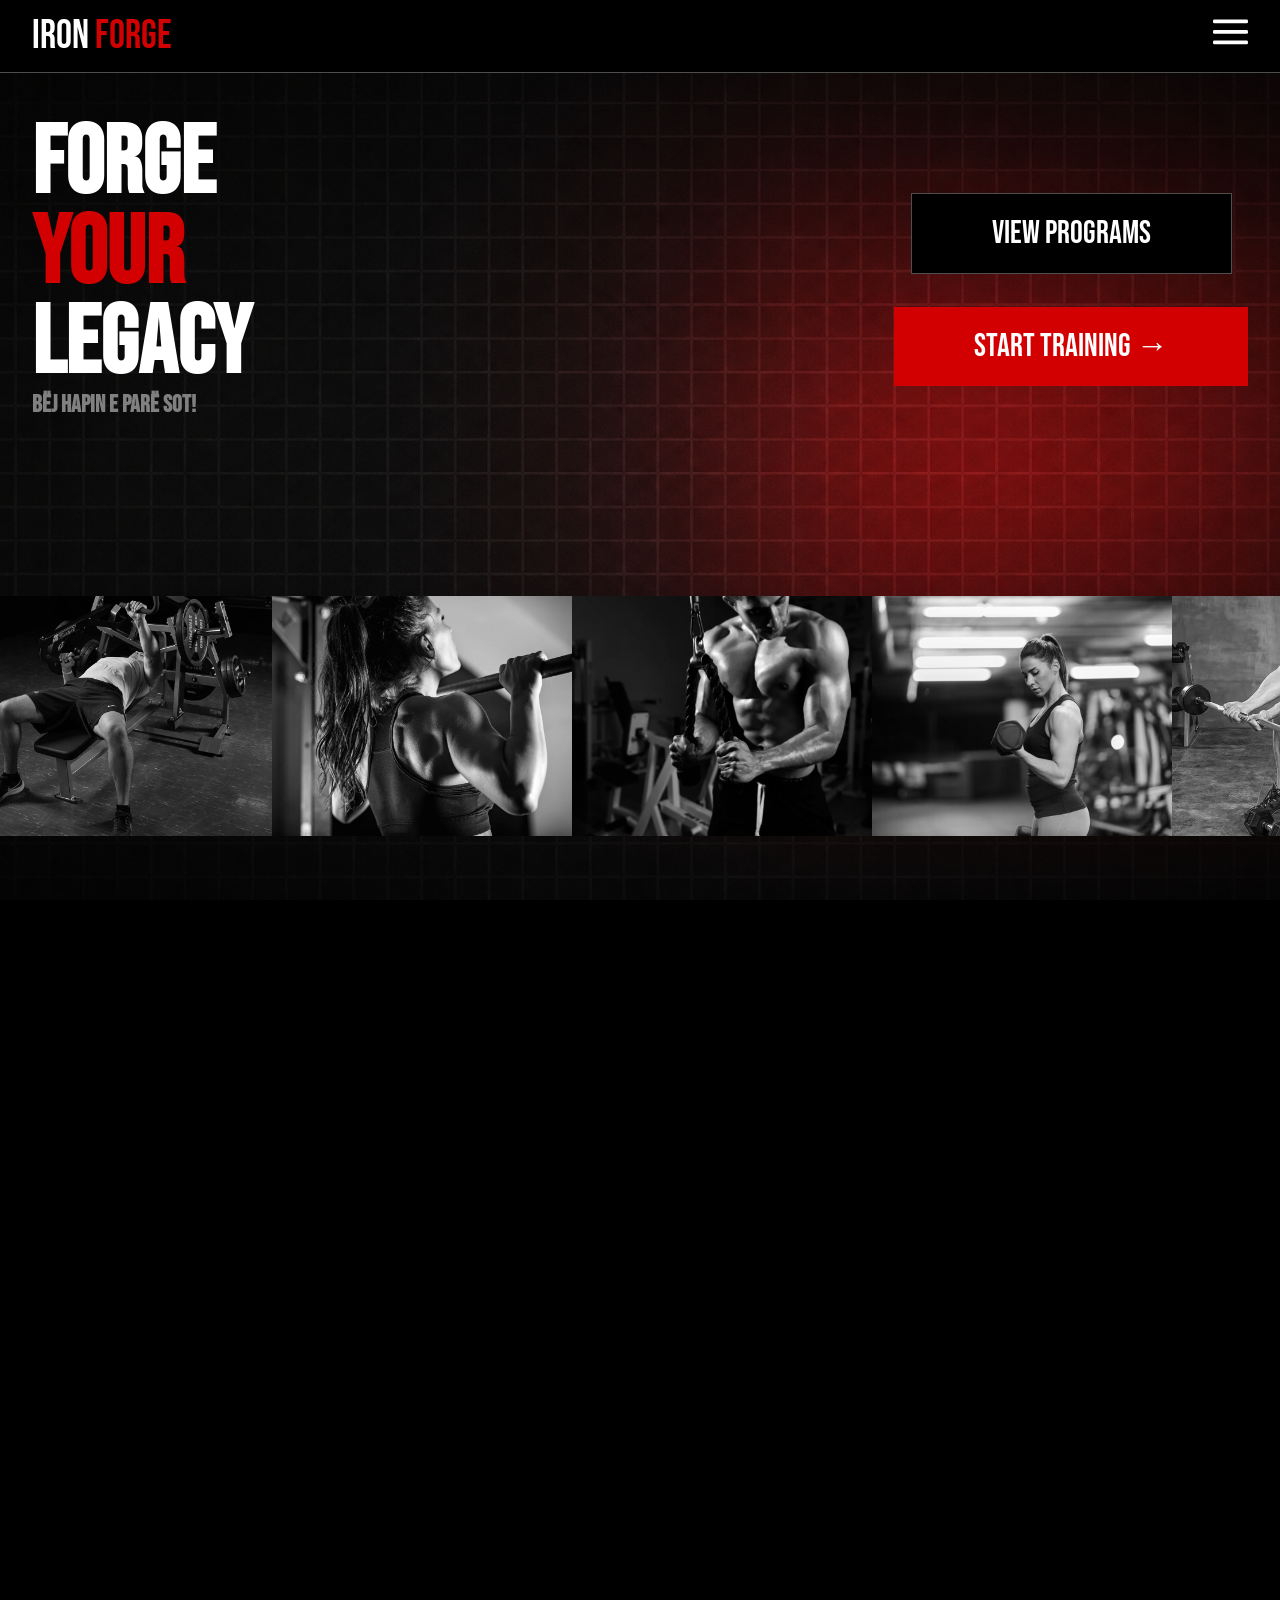
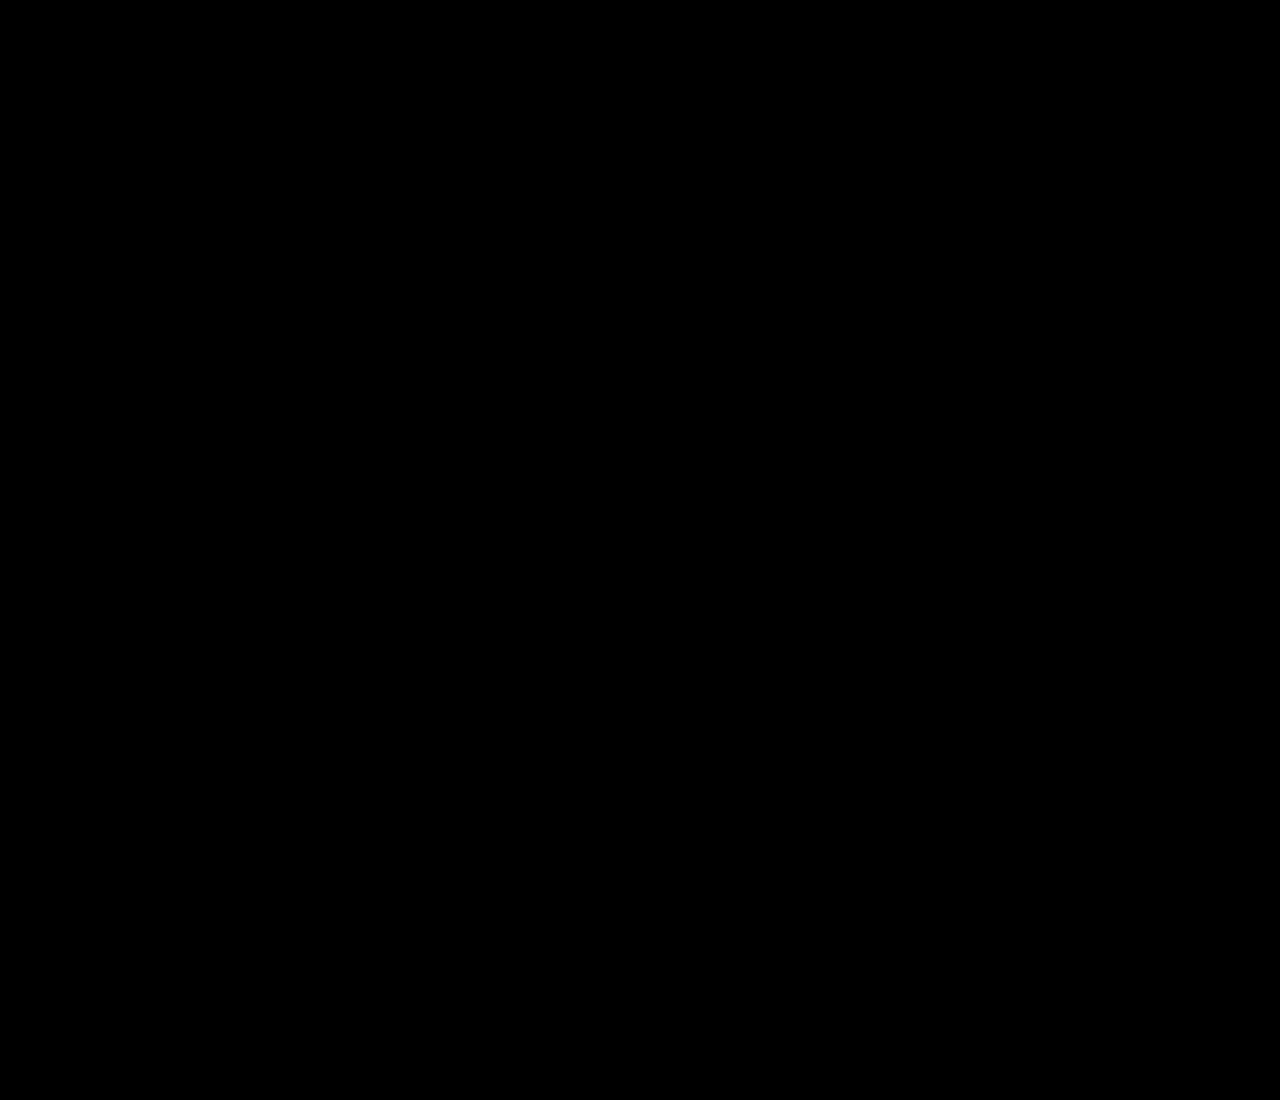
==== index.html @ f7dd6464 "first commit" ====
<!DOCTYPE html>
<html lang="en">
<head>
    <link rel="stylesheet" href="style.css">
    <meta charset="UTF-8">
    <meta name="viewport" content="width=device-width, initial-scale=1.0">
    <link rel="preconnect" href="https://fonts.googleapis.com">
    <link href="https://fonts.googleapis.com/css2?family=Bebas+Neue&family=Barlow+Condensed:wght@300;400;600;700&family=Barlow:wght@300;400;500&display=swap" rel="stylesheet">
    <title>GYM</title>
</head>
<body>
    <header id="header">
        <div>
            <a href="#section1" id="logo-button">
                IRON <span style="color: rgb(210, 0, 0);">FORGE</span>
            </a>
        </div>
        <div>
            <button id="shopping-cart-button"></button>
        </div>
        <div id="toggle-button">
            <button id="hamburger-button">
                <svg width="35" height="35" viewBox="0 0 100 80" xmlns="http://www.w3.org/2000/svg">
                    <rect width="100" height="11" rx="4" fill="#ffffff"/>
                    <rect y="30" width="100" height="11" rx="4" fill="#ffffff"/>
                    <rect y="60" width="100" height="11" rx="4" fill="#ffffff"/>
                </svg>
            </button>
        </div>
    </header>

    <nav id="sidebar">
        <div>
            1
        </div>
        <div>
            2
        </div>
        <div>
            3
        </div>
    </nav>

    <div id="overlay">

    </div>

    <section id="section1">
        <div id="main-page"> 
            <div id="main-page-left">
                <h1>FORGE <span style="color: rgb(210, 0, 0);">YOUR</span> LEGACY</h1>
                <h2>
                  Bëj hapin e parë sot!
                </h2>
            </div>
            <div id="main-page-right">
                <button id="view-progress-button">
                    View Programs
                </button>
                <button id="start-training-button">
                    Start training &#8594;
                </button>
            </div>
        </div>
        <img src="/images/background.png" alt="" id="bg-image">
        <div class="carousel">
            <div class="track" id="track">
                <img src="images/Hammer_strength.webp" alt="" class="slide">
                <img src="images/Pull_ups.webp" alt="" class="slide">
                <img src="images/Tricep_pushdown.webp" alt="" class="slide">
                <img src="images/Woman_curling.jpg" alt="" class="slide">
                <img src="images/Sports_commercial.avif" alt="" class="slide">
                <img src="images/Hammer_strength.webp" alt="" class="slide">
                <img src="images/Pull_ups.webp" alt="" class="slide">
                <img src="images/Tricep_pushdown.webp" alt="" class="slide">
                <img src="images/Woman_curling.jpg" alt="" class="slide">
                <img src="images/Sports_commercial.avif" alt="" class="slide">
            </div>
        </div>
    </section>
    <section id="section2">

    </section>
    <section id="section3">

    </section>

    <script src="script.js"></script>
</body>
</html>
---- style.css ----
* {
    margin: 0;
    padding: 0;
    font-family: "Bebas Neue", sans-serif;
    scroll-behavior: smooth;
}


body {
    margin: 0;
    height: 100vh;
    overflow-y: scroll;
    scroll-snap-type: y mandatory;
    overflow-x: hidden;
    background-color: black;
}

/* section scrolling */

html {
    scroll-snap-type: y mandatory;
    overflow-y: scroll;
    height: 100%;
}

#section1 {
    height: 100vh;
    position: relative;
    scroll-snap-align: start;
}

#section2 {
    height: 100vh;
    position: relative;
    scroll-snap-align: start;
    background-color: #fffefe;
}

#section3 {
    height: 100vh;
    position: relative;
    scroll-snap-align: start;
    background-color: #656565;
}

/* section 1 bg image */

#bg-image {
    position: absolute;
    top: 0;
    left: 0;
    width: 100%;
    height: 100%;
    z-index: 0;
    user-select: none;
    pointer-events: none;
    object-fit: cover;
}

/* HEADER */

#header {
    display: flex;
    align-items: center;
    justify-content: space-between;
    padding: 0 2rem;
    height: 4.5rem;
    background-color: black;
    transition: all 0.5s;
    border-bottom-width: 0.7px;
    border-bottom-style: solid;
    border-bottom-color: rgb(78, 78, 78);
    position: fixed;
    left: 0;
    top: 0;
    right: 0;
    z-index: 100;
}

#header:hover {
    box-shadow: 0 5px 3px rgba(59, 0, 0, 0.739);
    border-bottom-color: rgb(59, 0, 0);
}

#hamburger-button {
    border: none;
    background-color: black;
    cursor: pointer;
}

#logo-button {
    border: none;
    color: white;
    font-size: 40px;
    background-color: black;
    cursor: pointer;
    text-decoration: none;
}

#shopping-cart-button {
    border: none;
    background-color: black;
    cursor: pointer;
    align-items: center;
}

/* SIDEBAR */

#sidebar {
    position: fixed;
    right: 0;
    top: 4.5rem;
    bottom: 0;
    width: 15rem;
    border-top-style: solid;
    border-top-width: 0.7px;
    border-top-color: rgb(78, 78, 78);
    background-color: black;
    transform: translateX(100%);
    transition: transform 0.3s ease;
    z-index: 100;
}


#sidebar.open {
    transform: translateX(0);
}

#overlay {
    position: fixed;
    top: 4.5rem;
    right: 0;
    left: 0;
    bottom: 0;
    background-color: rgba(0, 0, 0, 0.4);
    pointer-events: none;
    opacity: 0;
    transition: opacity 0.3s ease;
    z-index: 99;
}

#overlay.active {
    opacity: 1;
    pointer-events: all;
}


/*  */

#main-page {
    padding-top: 6rem;
    display: flex;
    justify-content: space-between;
    z-index: 10;
}

#main-page-left {
    padding-top: 1.5rem;
    color: white;
    position: relative;
    padding-left: 2rem;
    user-select: none;
    z-index: inherit;
}

h1 {
    font-size: 6rem;
    max-width: 40px;
    line-height:  90px;
}

h2 {
    color: gray;
    font-size: 1.5rem;
}

#main-page-right {
    z-index: inherit;
    display: flex;
    flex-direction: column;
    align-items: center;
    justify-content: space-evenly;
    margin-top: 4rem;
    margin-right: 2rem;
}

#view-progress-button {
    background-color: black;
    color: white;
    border-style: solid;
    border-width: 0.9px;
    border-color: rgb(78, 78, 78);
    font-size: 2rem;
    cursor: pointer;
    padding: 20px 80px;
    transition: all 0.5s;
}

#view-progress-button:hover {
    margin-bottom: 10px;
    box-shadow: 0px 3px 25px rgba(255, 255, 255, 0.5);
    text-shadow: 0px 1px 20px rgba(255, 255, 255, 0.5);;
}

#start-training-button {
    background-color: rgb(210, 0, 0);
    color: white;
    border: none;
    font-size: 2rem;
    cursor: pointer;
    padding: 20px 80px;
    position: relative;
    display: inline-block;
    overflow: hidden;
    transition: margin 0.5s; 
}

#start-training-button::after {
    content: '';
    position: absolute;
    bottom: 0;
    left: 0;
    width: 0;
    height: 3px;
    background: white;
    transition: width 0.5s ease;
}

#start-training-button:hover {
    margin-bottom: 10px;
}

#start-training-button:hover::after {
    width: 100%;
}

/* CAROUSEL */

.carousel {
    position: absolute;
    overflow: hidden;
    z-index: 1;
    pointer-events: none;
    user-select: none;
    bottom: 4rem;
}

.track {
    filter: grayscale(1);
    display: flex;
    width: max-content;
}

.slide {
    width: 300px;
    height: 15rem;
    overflow: hidden;
    flex-shrink: 0;
    display: block;
    object-fit: cover;
}
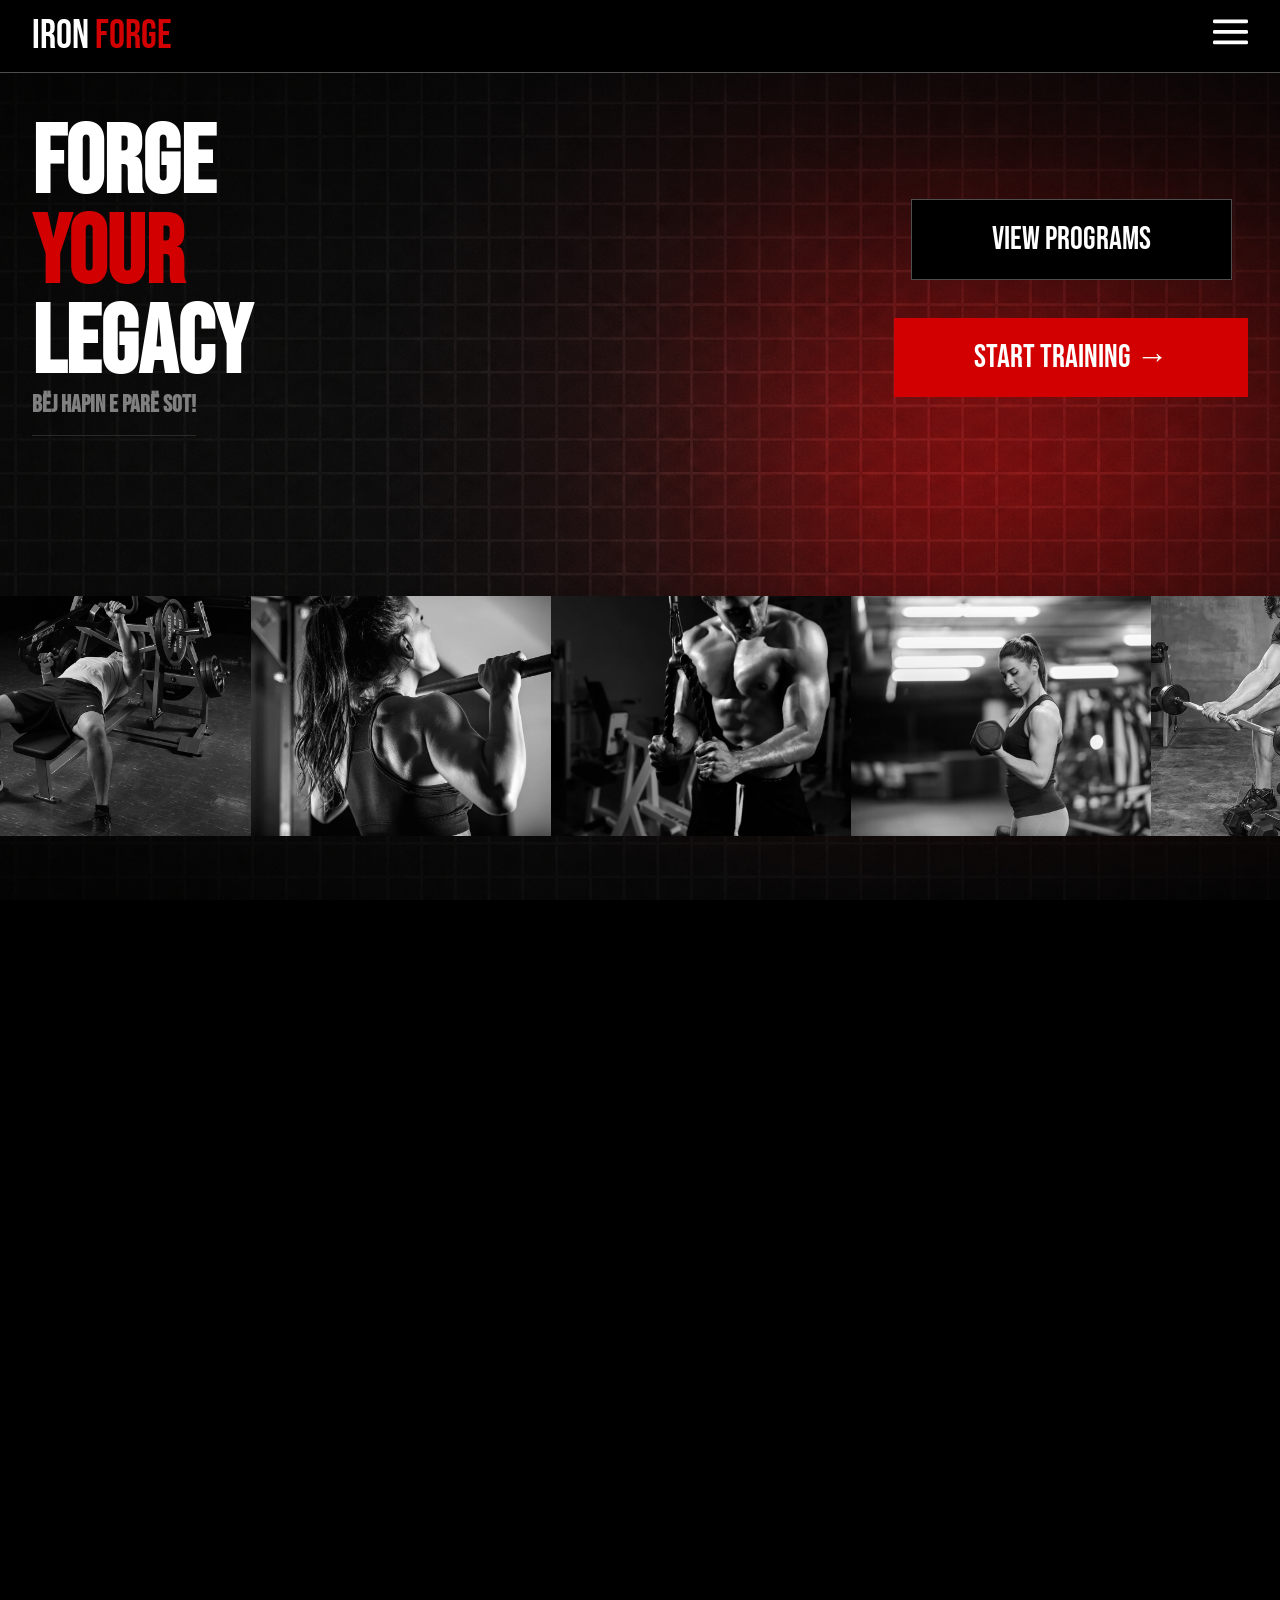
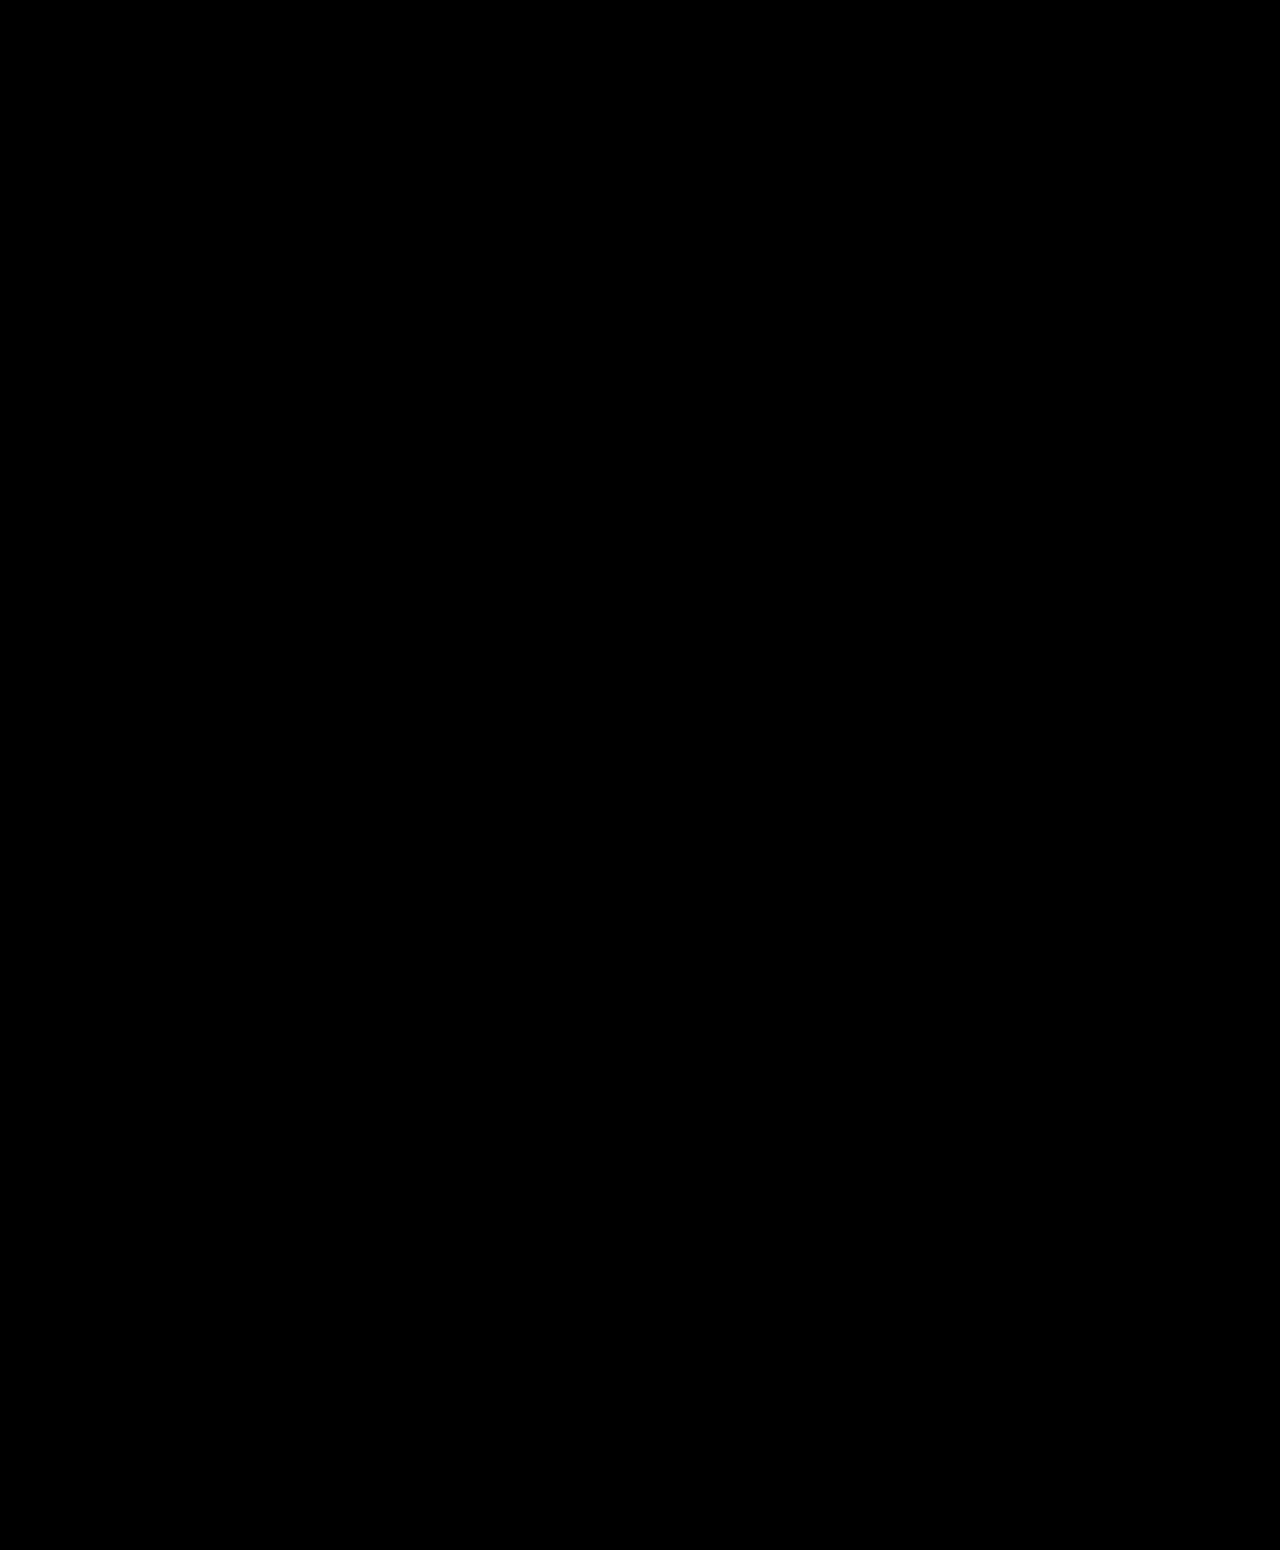
==== commit 98de2c46: "Add programs section with grid layout and card expand" ====
--- a/index.html
+++ b/index.html
@@ -30,14 +30,16 @@
     </header>
 
     <nav id="sidebar">
-        <div>
-            1
-        </div>
-        <div>
-            2
-        </div>
-        <div>
-            3
+        <div id="sidebar-buttons-container">
+            <button class="sidebar-buttons">
+                Shop
+            </button>
+            <button class="sidebar-buttons">
+                Kontakt
+            </button>
+            <button class="sidebar-buttons">
+                Equipment
+            </button>
         </div>
     </nav>
 
@@ -54,9 +56,11 @@
                 </h2>
             </div>
             <div id="main-page-right">
-                <button id="view-progress-button">
-                    View Programs
-                </button>
+                <a href="#section2">
+                    <div id="view-programs-button">
+                        View Programs
+                    </div>
+                </a>
                 <button id="start-training-button">
                     Start training &#8594;
                 </button>
@@ -79,7 +83,65 @@
         </div>
     </section>
     <section id="section2">
+        <div id="section2-text">
+            <h3 id="section2-main-text">
+                Programet e Trajnimit
+            </h3>
+            <h4 id="section2-under-text">
+                Kemi një program për çdo person!
+            </h4>
+        </div>
+        <div id="programs-grid">
+            <div class="programs-grid-items">
+                <div class="program-card">
+                    <h5 id="card-top-text-1">Program për Humbje Peshe</h5>
+                    <p id="card-middle-text-1">Kardio, djegie kalorish dhe plan ushqimor.</p>
+                    <p id="card-bottom-text-1" style="color: gray;"></p>
+                    <button id="card-button-1" onclick="shikoProgramin(1);">Shiko Programin</button>
+                </div>
+            </div>
+            <div class="programs-grid-items">
+                <div class="program-card">
+                    <h5 id="card-top-text-2">Program për Ndërtim Muskujsh</h5>
+                    <p id="card-middle-text-2">Stërvitje force dhe rritje mase muskulore.</p>
+                    <p id="card-bottom-text-2" style="color: gray;"></p>
+                    <button id="card-button-2" onclick="shikoProgramin(2);">Shiko Programin</button>
+                </div>
+            </div>
+            <div class="programs-grid-items">
+                <div class="program-card">
+                    <h5 id="card-top-text-3">Program për Fillestarë</h5>
+                    <p id="card-middle-text-3">Ushtrime bazike për fillimin e fitness-it.</p>
+                    <p id="card-bottom-text-3" style="color: gray;"></p>
+                    <button id="card-button-3" onclick="shikoProgramin(3);">Shiko Programin</button>
+                </div>
+            </div>
+            <div class="programs-grid-items">
+                <div class="program-card">
+                    <h5 id="card-top-text-4">Program Powerlifting</h5>
+                    <p id="card-middle-text-4">Squat, Bench Press dhe Deadlift.</p>
+                    <p id="card-bottom-text-4" style="color: gray;"></p>
+                    <button id="card-button-4" onclick="shikoProgramin(4);">Shiko Programin</button>
+                </div>
+            </div>
+            <div class="programs-grid-items">
+                <div class="program-card">
+                    <h5 id="card-top-text-5">Program për Atletë</h5>
+                    <p id="card-middle-text-5">Shpejtësi, forcë dhe qëndrueshmëri.</p>
+                    <p id="card-bottom-text-5" style="color: gray;"></p>
+                    <button id="card-button-5" onclick="shikoProgramin(5);">Shiko Programin</button>
 
+                </div>
+            </div>
+            <div class="programs-grid-items">
+                <div class="program-card">
+                    <h5 id="card-top-text-6">Program Yoga & Mobility</h5>
+                    <p id="card-middle-text-6">Stretching dhe rikuperim i trupit.</p>
+                    <p id="card-bottom-text-6" style="color: gray;"></p>
+                    <button id="card-button-6" onclick="shikoProgramin(6);">Shiko Programin</button>
+                </div>
+            </div>
+        </div>
     </section>
     <section id="section3">
 
--- a/style.css
+++ b/style.css
@@ -15,6 +15,10 @@
     background-color: black;
 }
 
+a {
+    text-decoration: none;
+}
+
 /* section scrolling */
 
 html {
@@ -30,10 +34,10 @@
 }
 
 #section2 {
-    height: 100vh;
+    height: 150vh;
     position: relative;
     scroll-snap-align: start;
-    background-color: #fffefe;
+    background-color: rgb(17, 17, 17);
 }
 
 #section3 {
@@ -119,11 +123,42 @@
     transform: translateX(100%);
     transition: transform 0.3s ease;
     z-index: 100;
+    display: flex;
+    flex-direction: column;
+    justify-content: top;
+    align-items: center;
 }
 
 
 #sidebar.open {
     transform: translateX(0);
+}
+
+#sidebar-buttons-container {
+    display: flex;
+    flex-direction: column;
+    height: 10rem;
+    align-items: center;
+}
+
+.sidebar-buttons {
+    color: white;
+    border: none;
+    width: 15rem;
+    background-color: black;
+    padding: 2rem 0;
+    font-size: 1.5rem;
+    letter-spacing: 1.5px;
+    cursor: pointer;
+    transition: all 0.7s;
+}
+
+.sidebar-buttons:hover {
+    border-bottom-width: 0.7px;
+    border-bottom-color: rgb(78, 78, 78);
+    border-bottom-style: solid;
+    box-shadow: 0 4px 6px rgba(78, 78, 78, 0.3);
+    z-index: 100;
 }
 
 #overlay {
@@ -158,9 +193,12 @@
     padding-top: 1.5rem;
     color: white;
     position: relative;
-    padding-left: 2rem;
-    user-select: none;
+    margin-left: 2rem;
     z-index: inherit;
+    border-bottom-style: solid;
+    border-bottom-width: 1.5px;
+    border-bottom-color: rgb(42, 42, 42);
+    padding-bottom: 1rem;
 }
 
 h1 {
@@ -184,7 +222,7 @@
     margin-right: 2rem;
 }
 
-#view-progress-button {
+#view-programs-button {
     background-color: black;
     color: white;
     border-style: solid;
@@ -196,7 +234,7 @@
     transition: all 0.5s;
 }
 
-#view-progress-button:hover {
+#view-programs-button:hover {
     margin-bottom: 10px;
     box-shadow: 0px 3px 25px rgba(255, 255, 255, 0.5);
     text-shadow: 0px 1px 20px rgba(255, 255, 255, 0.5);;
@@ -207,6 +245,7 @@
     color: white;
     border: none;
     font-size: 2rem;
+    text-decoration: none;
     cursor: pointer;
     padding: 20px 80px;
     position: relative;
@@ -216,7 +255,7 @@
 }
 
 #start-training-button::after {
-    content: '';
+    content: "";
     position: absolute;
     bottom: 0;
     left: 0;
@@ -226,13 +265,14 @@
     transition: width 0.5s ease;
 }
 
+#start-training-button:hover::after {
+    width: 100%;
+}
+
 #start-training-button:hover {
     margin-bottom: 10px;
 }
 
-#start-training-button:hover::after {
-    width: 100%;
-}
 
 /* CAROUSEL */
 
@@ -260,3 +300,99 @@
     object-fit: cover;
 }
 
+/* SECTION 2 */
+
+#section2-text {
+    display: flex;
+    flex-direction: column;
+    justify-content: space-between;
+    padding-top: 7rem;
+    margin-left: 2rem;
+}
+
+h3 {
+    color: white;
+    font-size: 4rem;
+    width: 300px;
+    line-height: 70px;
+}
+
+h4 {
+    margin-top: 1rem;
+    color: gray;
+    font-size: 1.5rem;
+}
+
+#programs-grid {
+    display: grid;
+    grid-template-columns: 1fr 1fr 1fr;
+    text-align: center;
+    margin-top: 1.5rem;
+    margin-left: 6rem;
+    margin-right: 6rem;
+}
+
+.programs-grid-items {
+    position: relative;
+    border-right-style: solid;
+    border-right-color: rgb(42, 42, 42);
+    border-right-width: 1px;
+    border-bottom-style: solid;
+    border-bottom-color: rgb(42, 42, 42);
+    border-bottom-width: 1px;
+    padding-top: 3rem;
+    height: 23rem;
+    font-size: 1rem;
+    cursor: pointer;}
+
+.programs-grid-items:hover {
+    background-color: rgba(255, 255, 255, 0.08);
+}
+
+.programs-grid-items::after {
+    content: "";
+    position: absolute;
+    bottom: 0;
+    left: 0;
+    width: 0;
+    height: 3px;
+    background-color: rgb(170, 0, 0);
+    transition: width 0.5s ease;
+}
+
+.programs-grid-items:hover::after {
+    width: 100%;
+}
+
+.program-card {
+    color: white;
+    display: flex;
+    flex-direction: column;
+    height: 100%;
+    align-items: center;
+    transition: all 0.7s;
+}
+
+.program-card h5 {
+    font-size: 2rem;
+    line-height: 50px;
+}
+
+.program-card p {
+    margin-top: 2rem;
+    font-size: 1.5rem;
+    max-width: 18rem;
+}
+
+.program-card button {
+    margin-top: 2rem;
+    border: none;
+    color: white;
+    background-color: rgb(170, 0, 0);
+    padding: 0.7rem 2.5rem;
+    font-size: 2rem;
+    margin-top: auto;
+    margin-bottom: 3rem;
+    cursor: pointer;
+}
+
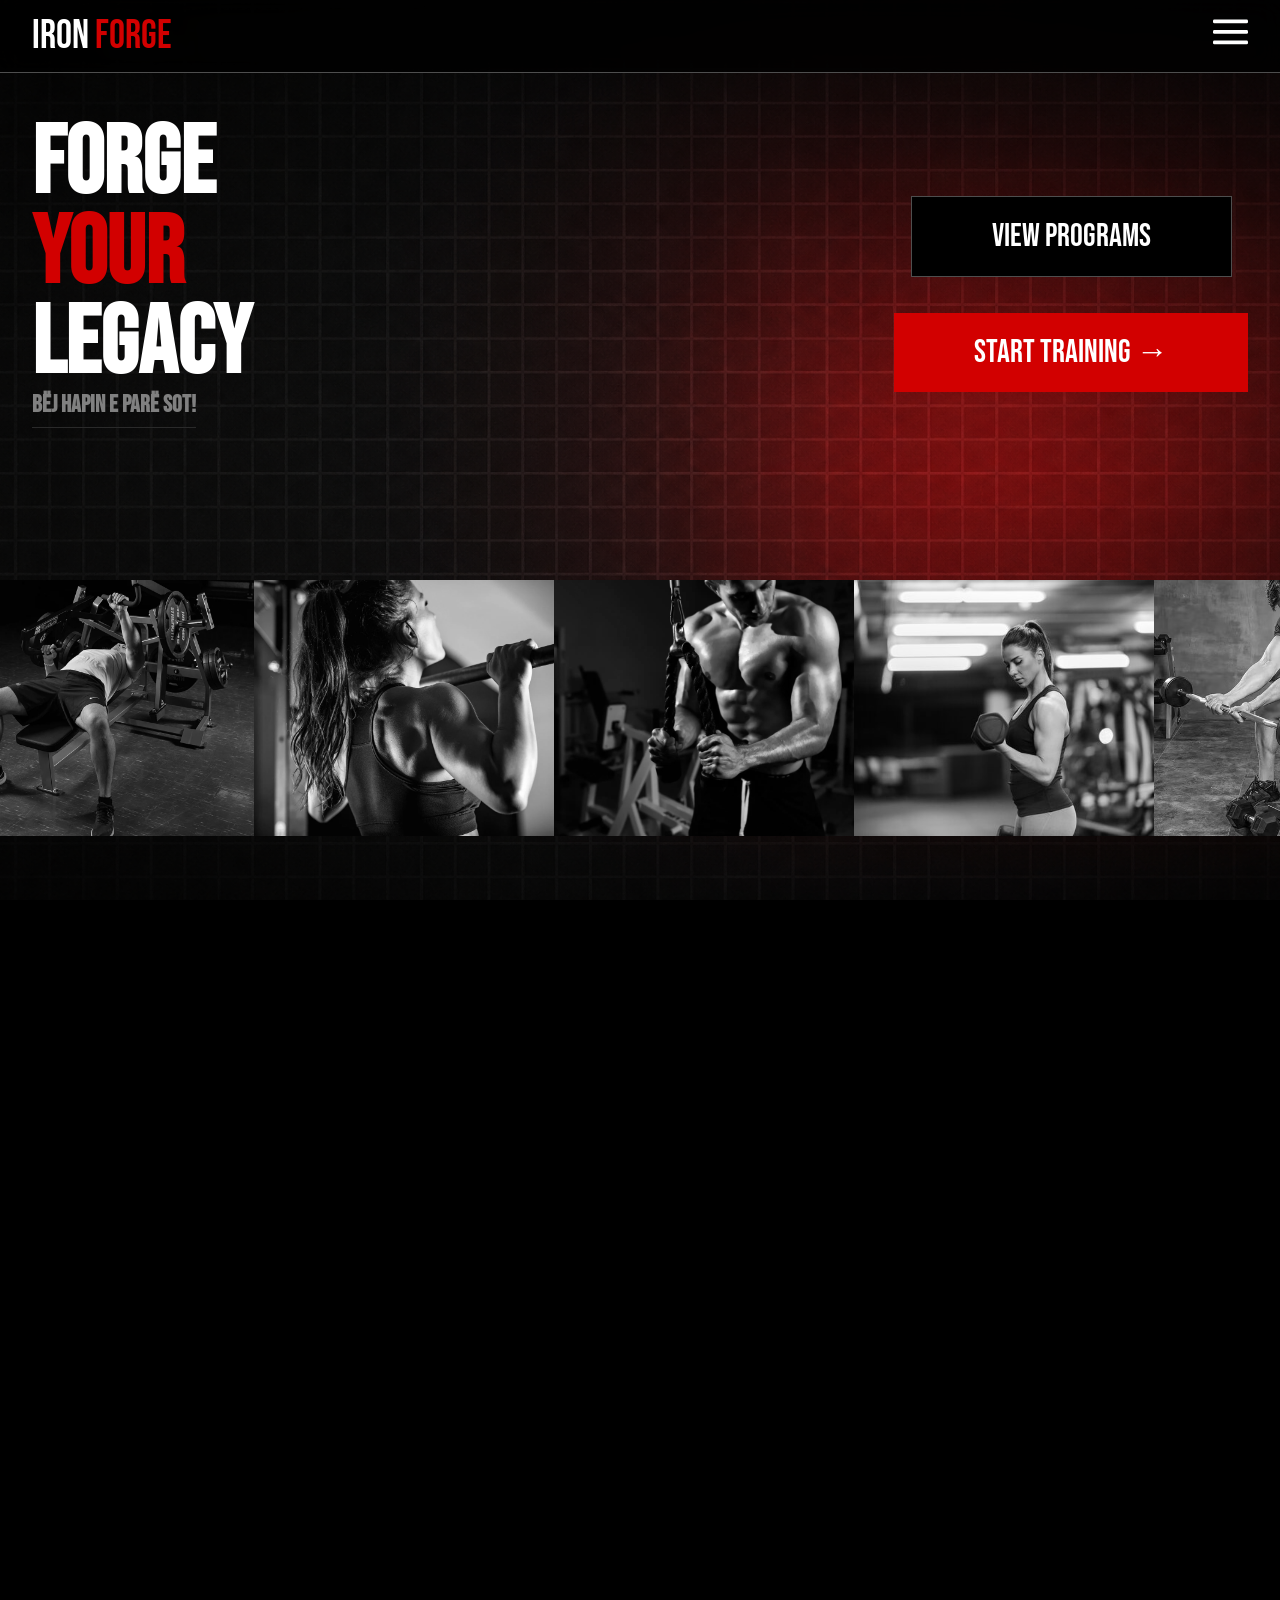
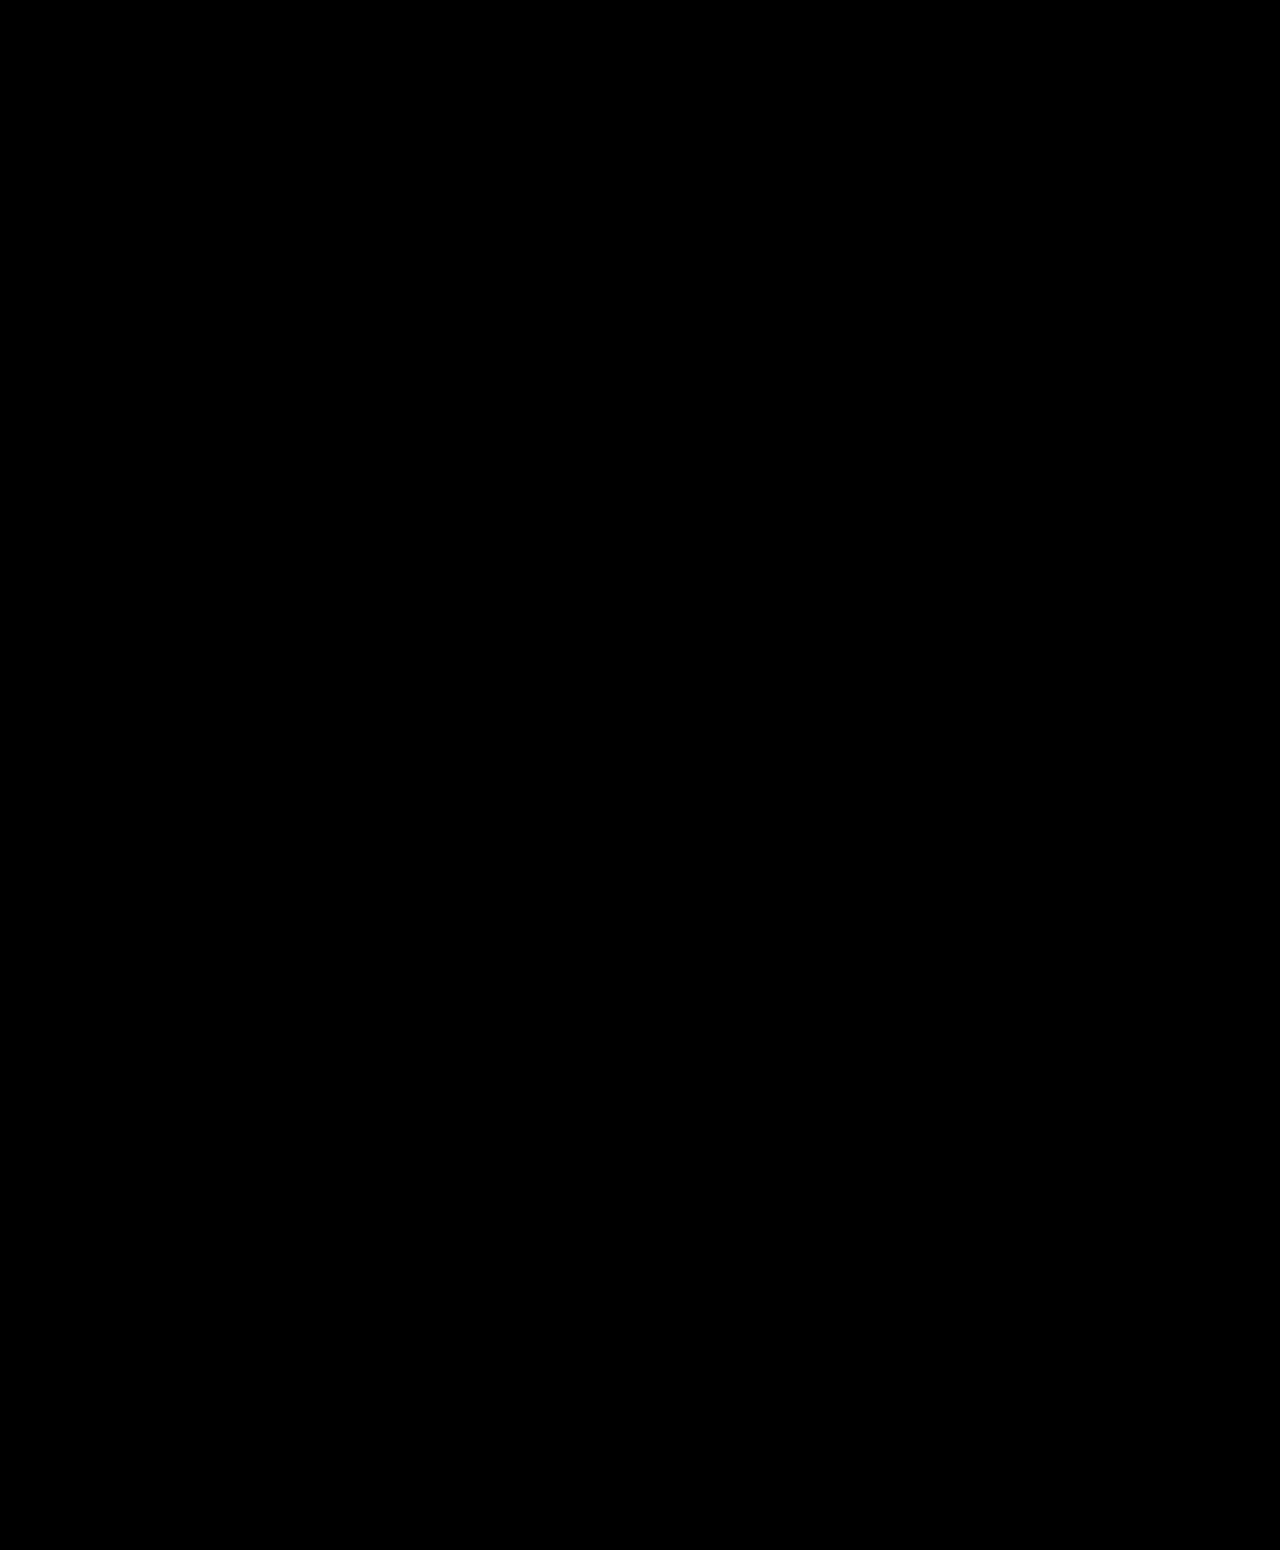
==== commit 1e26fc51: "add section 3" ====
--- a/index.html
+++ b/index.html
@@ -6,7 +6,7 @@
     <meta name="viewport" content="width=device-width, initial-scale=1.0">
     <link rel="preconnect" href="https://fonts.googleapis.com">
     <link href="https://fonts.googleapis.com/css2?family=Bebas+Neue&family=Barlow+Condensed:wght@300;400;600;700&family=Barlow:wght@300;400;500&display=swap" rel="stylesheet">
-    <title>GYM</title>
+    <title>IRON FORGE</title>
 </head>
 <body>
     <header id="header">
@@ -15,9 +15,6 @@
                 IRON <span style="color: rgb(210, 0, 0);">FORGE</span>
             </a>
         </div>
-        <div>
-            <button id="shopping-cart-button"></button>
-        </div>
         <div id="toggle-button">
             <button id="hamburger-button">
                 <svg width="35" height="35" viewBox="0 0 100 80" xmlns="http://www.w3.org/2000/svg">
@@ -57,13 +54,15 @@
             </div>
             <div id="main-page-right">
                 <a href="#section2">
-                    <div id="view-programs-button">
+                    <button id="view-programs-button">
                         View Programs
-                    </div>
+                    </button>
                 </a>
-                <button id="start-training-button">
-                    Start training &#8594;
-                </button>
+                <a href="#section3">
+                    <button id="start-training-button">
+                        Start training &#8594;
+                    </button>
+                </a>
             </div>
         </div>
         <img src="/images/background.png" alt="" id="bg-image">
@@ -144,8 +143,85 @@
         </div>
     </section>
     <section id="section3">
-
+        <div id="subscription-container">
+            <div id="subscription-1">
+                <h6 class="subs-title">
+                    Kalim Ditor
+                </h6>
+                <div class="subs-price">
+                    <p>3.99&euro; / ditë</p>
+                </div>
+                <div class="subs-desc">
+                    <p>Perfekt për një stërvitje të shpejtë pa abonim afatgjatë.</p>
+                </div>
+                <div>
+                    <p>Përfitimet:</p>
+                    <ul class="subs-list">
+                        <li>Qasje në të gjitha pajisjet</li>
+                        <li>Dush & garderobë</li>
+                        <li>Wi-Fi falas</li>
+                        <li>Pa kontratë</li>
+                    </ui>
+                </div>
+                    <button class="subs-button" id="subs-button-1">
+                        Fillo Sot
+                    </button>                
+            </div>
+            <div id="subscription-2">
+                <p id="most-poupular">
+                    Më e Popullarizuara
+                </p>
+                <h6 class="subs-title">
+                    Abonim Mujor
+                </h6>
+                <div class="subs-price">
+                    <p>24.99&euro; / muaj</p>
+                </div>
+                <div class="subs-desc">
+                    <p>Ideale për stërvitje të rregullta dhe progres konstant.</p>
+                </div>
+                <div>
+                    <p>Përfitimet:</p>
+                    <ui class="subs-list">
+                        <li>Qasje e pakufizuar</li>
+                        <li>Program bazik stërvitjeje</li>
+                        <li>Zona cardio & fitness</li>
+                        <li>Mbështetje nga trajnerët</li>
+                    </ui>
+                </div>
+                <button class="subs-button" id="subs-button-2">
+                    Bëhu Anëtar
+                </button>
+            </div>
+            <div id="subscription-3">
+                <h6 class="subs-title">
+                    Abonim Vjetor
+                </h6>
+                <div class="subs-price">
+                    <p>249.99&euro; / vit</p>
+                </div>
+                <div class="subs-desc">
+                    <p>Zgjedhja më ekonomike për transformim afatgjatë.</p>
+                </div>
+                <div>
+                    <p>Përfitimet:</p>
+                    <ul class="subs-list">
+                        <li>Gjithçka nga plani mujor</li>
+                        <li>2 muaj falas</li>
+                        <li>Prioritet në klasa grupore</li>
+                        <li>Konsultim fitness falas</li>
+                    </ul>
+                </div>
+                <button class="subs-button" id="subs-button-3">
+                    Bëhu Anëtar
+                </button>
+            </div>
+        </div>
     </section>
+
+    <div id="subs-success">
+        &check; U abonuat me sukses!
+    </div>
 
     <script src="script.js"></script>
 </body>
--- a/style.css
+++ b/style.css
@@ -19,7 +19,7 @@
     text-decoration: none;
 }
 
-/* section scrolling */
+/* SECTION SCROLLING */
 
 html {
     scroll-snap-type: y mandatory;
@@ -44,10 +44,10 @@
     height: 100vh;
     position: relative;
     scroll-snap-align: start;
-    background-color: #656565;
-}
-
-/* section 1 bg image */
+    background-color: black;
+}
+
+/* SECTION 1 BG IMAGE */
 
 #bg-image {
     position: absolute;
@@ -69,7 +69,8 @@
     justify-content: space-between;
     padding: 0 2rem;
     height: 4.5rem;
-    background-color: black;
+    background-color: rgba(0, 0, 0, 0.8);
+    backdrop-filter: blur(12px);
     transition: all 0.5s;
     border-bottom-width: 0.7px;
     border-bottom-style: solid;
@@ -88,7 +89,7 @@
 
 #hamburger-button {
     border: none;
-    background-color: black;
+    background-color: transparent;
     cursor: pointer;
 }
 
@@ -96,16 +97,9 @@
     border: none;
     color: white;
     font-size: 40px;
-    background-color: black;
+    background-color: transparent;
     cursor: pointer;
     text-decoration: none;
-}
-
-#shopping-cart-button {
-    border: none;
-    background-color: black;
-    cursor: pointer;
-    align-items: center;
 }
 
 /* SIDEBAR */
@@ -119,7 +113,8 @@
     border-top-style: solid;
     border-top-width: 0.7px;
     border-top-color: rgb(78, 78, 78);
-    background-color: black;
+    background-color: rgba(0, 0, 0, 0.75);
+    backdrop-filter: blur(12px);
     transform: translateX(100%);
     transition: transform 0.3s ease;
     z-index: 100;
@@ -145,19 +140,18 @@
     color: white;
     border: none;
     width: 15rem;
-    background-color: black;
+    background-color: transparent;
     padding: 2rem 0;
     font-size: 1.5rem;
     letter-spacing: 1.5px;
     cursor: pointer;
-    transition: all 0.7s;
 }
 
 .sidebar-buttons:hover {
     border-bottom-width: 0.7px;
     border-bottom-color: rgb(78, 78, 78);
     border-bottom-style: solid;
-    box-shadow: 0 4px 6px rgba(78, 78, 78, 0.3);
+    box-shadow: 0 4px 8px rgba(78, 78, 78, 0.3);
     z-index: 100;
 }
 
@@ -180,7 +174,7 @@
 }
 
 
-/*  */
+/* SECTION 1 */
 
 #main-page {
     padding-top: 6rem;
@@ -198,7 +192,7 @@
     border-bottom-style: solid;
     border-bottom-width: 1.5px;
     border-bottom-color: rgb(42, 42, 42);
-    padding-bottom: 1rem;
+    padding-bottom: 0.5rem;
 }
 
 h1 {
@@ -293,7 +287,7 @@
 
 .slide {
     width: 300px;
-    height: 15rem;
+    height: 16rem;
     overflow: hidden;
     flex-shrink: 0;
     display: block;
@@ -301,6 +295,16 @@
 }
 
 /* SECTION 2 */
+
+@keyframes slideUp {
+    from {opacity: 0; transform: translateY(12px);}
+    to {opacity: 1; transform: translateY(0);}
+}
+
+.animate {
+    animation: slideUp 0.5s ease;
+}
+
 
 #section2-text {
     display: flex;
@@ -382,6 +386,7 @@
     margin-top: 2rem;
     font-size: 1.5rem;
     max-width: 18rem;
+    word-spacing: 1px;
 }
 
 .program-card button {
@@ -396,3 +401,152 @@
     cursor: pointer;
 }
 
+/* SECTION 3 */
+
+#subscription-container {
+    display: flex;
+    align-items: center;
+    justify-content: space-around;
+    padding-top: 7.5rem;
+}
+
+#subscription-1 {
+    background-color: rgb(17, 17, 17);
+    color: white;
+    border-style: solid;
+    border-color: rgb(42, 42, 42);
+    border-width: 1px;
+    height: 35rem;
+    width: 25rem;
+    display: flex;
+    flex-direction: column;
+    justify-content: space-around;
+    align-items: center;
+    transition: background-color 0.3s;
+}
+
+#subscription-1 button {
+    background-color: transparent;
+    border-style: solid;
+    border-color: rgb(55, 55, 55);
+    border-width: 1px;
+    transition: background-color 0.2s;
+}
+
+#subscription-1 button:hover {
+    background-color: rgb(170, 0, 0);
+}
+
+#subscription-1:hover {
+    background-color: rgb(40, 40, 40);
+}
+
+#subscription-2 {
+    background-color: rgb(40, 40, 40);
+    color: white;
+    border-style: solid;
+    border-color: rgb(42, 42, 42);
+    border-width: 1px;
+    height: 35rem;
+    width: 25rem;
+    position: relative;
+    display: flex;
+    flex-direction: column;
+    justify-content: space-around;
+    align-items: center;
+    border-top-style: solid;
+    border-top-width: 8px;
+    border-top-color: rgb(210, 0, 0);
+    margin-bottom: 3rem;
+}
+
+#subscription-3 {
+    background-color: rgb(17, 17, 17);
+    color: white;
+    border-style: solid;
+    border-color: rgb(42, 42, 42);
+    border-width: 1px;    
+    height: 35rem;
+    width: 25rem;
+    display: flex;
+    flex-direction: column;
+    justify-content: space-around;
+    align-items: center;
+    transition: background-color 0.2s;
+}
+
+#subscription-3 button {
+    background-color: transparent;
+    border-style: solid;
+    border-color: rgb(55, 55, 55);
+    border-width: 1px;
+    transition: background-color 0.3s;
+}
+
+#subscription-3 button:hover {
+    background-color: rgb(170, 0, 0);
+}
+
+#subscription-3:hover {
+    background-color: rgb(40, 40, 40);
+}
+
+#most-poupular {
+    position: absolute;
+    top: -1.65rem;
+    left: 2rem;
+    font-size: 1.5rem;
+    background-color: transparent;
+    box-shadow: 0 2px 15px rgba(0, 0, 0, 0.5)
+}
+
+.subs-title {
+    font-size: 2.5rem;
+}
+
+.subs-price {
+    font-size: 2rem;
+}
+.subs-desc {
+    font-size: 1.5rem;
+    text-align: center;
+}
+
+.subs-list {
+    color: gray;
+    line-height: 2rem;
+}
+
+.subs-button {
+    font-size: 3rem;
+    color: white;
+    padding: 0.7rem 4rem;
+    background-color: rgb(170, 0, 0);
+    border: none;
+    cursor: pointer;
+}
+
+#subs-success {
+    position: fixed;
+    z-index: 101;
+    background-color: rgb(50, 50, 50);
+    color: white;
+    font-size: 1.2rem;
+    border-left-style: solid;
+    border-left-width: 5px;
+    border-left-color: rgb(67, 200, 67);
+    width: 15rem;
+    height: 5rem;
+    right: 0;
+    bottom: 3rem;
+    transform: translateX(150%);
+    transition: transform 0.6s;
+    display: flex;
+    justify-content: center;
+    align-items: center;
+    word-spacing: 2px;
+}
+
+#subs-success.slide {
+    transform: translateX(0);
+}
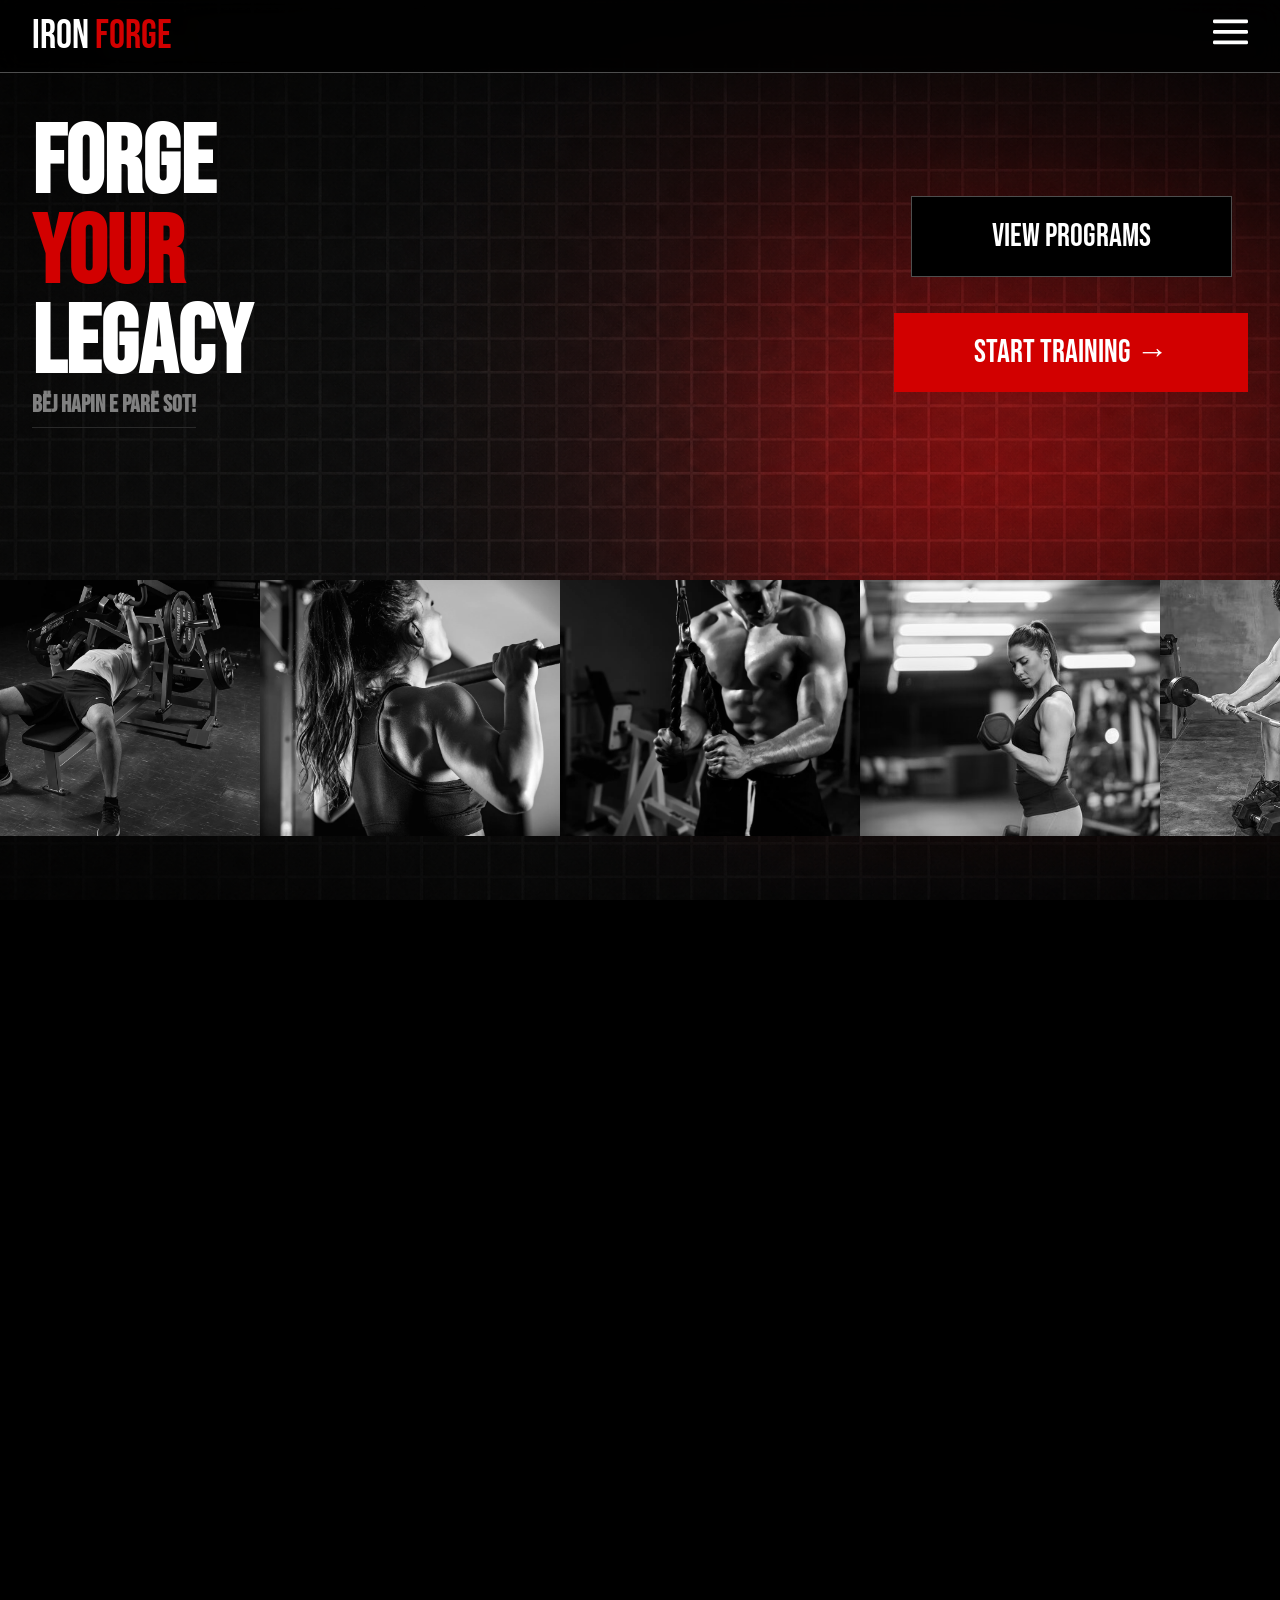
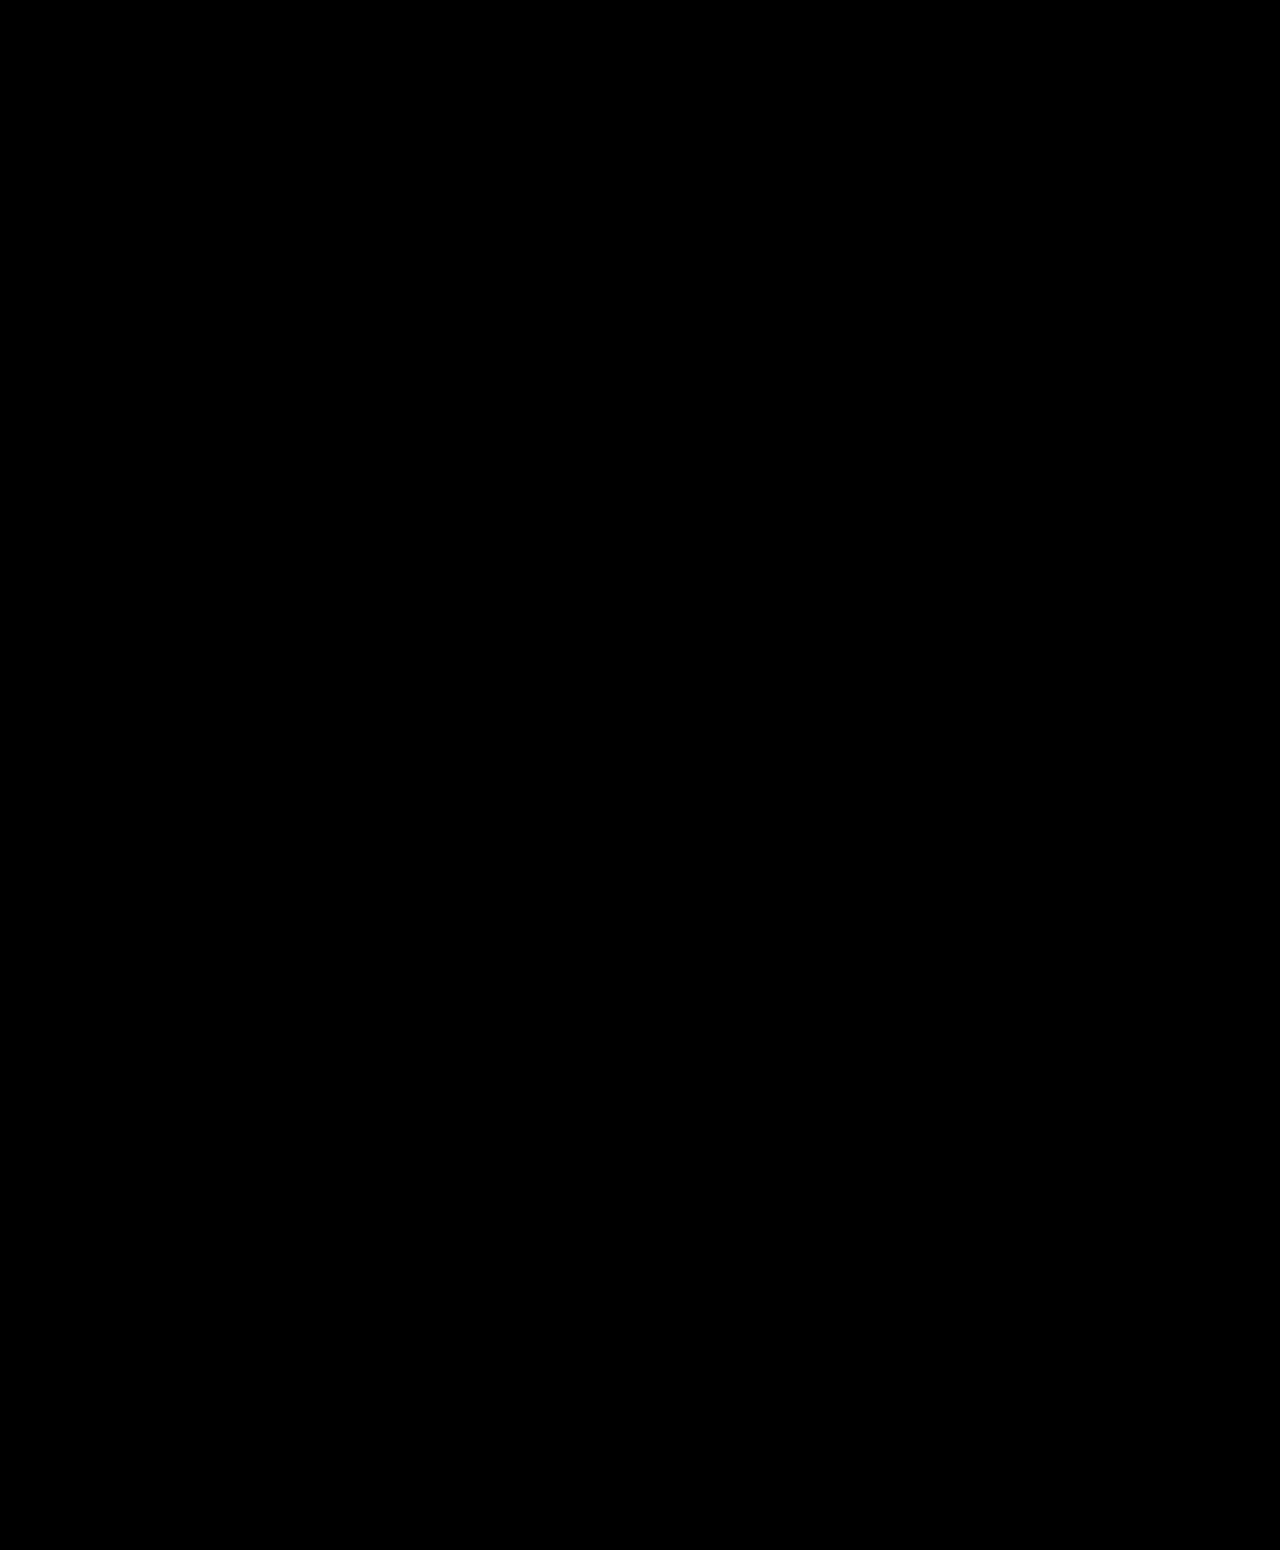
==== commit 0aa756a8: "add bmi calculator" ====
--- a/index.html
+++ b/index.html
@@ -1,7 +1,7 @@
 <!DOCTYPE html>
 <html lang="en">
 <head>
-    <link rel="stylesheet" href="style.css">
+    <link rel="stylesheet" href="CSS/style.css">
     <meta charset="UTF-8">
     <meta name="viewport" content="width=device-width, initial-scale=1.0">
     <link rel="preconnect" href="https://fonts.googleapis.com">
@@ -9,6 +9,7 @@
     <title>IRON FORGE</title>
 </head>
 <body>
+    <!-- HEADER -->
     <header id="header">
         <div>
             <a href="#section1" id="logo-button">
@@ -25,15 +26,17 @@
             </button>
         </div>
     </header>
-
+    <!-- SIDEBAR -->
     <nav id="sidebar">
         <div id="sidebar-buttons-container">
             <button class="sidebar-buttons">
                 Shop
             </button>
-            <button class="sidebar-buttons">
-                Kontakt
-            </button>
+            <a href="BMI-calc.html">
+                <button class="sidebar-buttons">
+                    Llogarit BMI-në
+                </button>
+            </a>
             <button class="sidebar-buttons">
                 Equipment
             </button>
@@ -77,7 +80,7 @@
                 <img src="images/Pull_ups.webp" alt="" class="slide">
                 <img src="images/Tricep_pushdown.webp" alt="" class="slide">
                 <img src="images/Woman_curling.jpg" alt="" class="slide">
-                <img src="images/Sports_commercial.avif" alt="" class="slide">
+                <img src="images/Sports_commercial.avif" alt="" class="slide">               
             </div>
         </div>
     </section>
@@ -222,7 +225,7 @@
     <div id="subs-success">
         &check; U abonuat me sukses!
     </div>
-
-    <script src="script.js"></script>
+    
+    <script src="JavaScript/script.js"></script>
 </body>
 </html>
--- a/CSS/style.css
+++ b/CSS/style.css
@@ -0,0 +1,708 @@
+* {
+    margin: 0;
+    padding: 0;
+    font-family: "Bebas Neue", sans-serif;
+    scroll-behavior: smooth;
+}
+
+
+body {
+    margin: 0;
+    height: 100vh;
+    overflow-y: scroll;
+    scroll-snap-type: y mandatory;
+    overflow-x: hidden;
+    background-color: black;
+}
+
+a {
+    text-decoration: none;
+}
+
+/* SECTION SCROLLING */
+
+html {
+    scroll-snap-type: y mandatory;
+    overflow-y: scroll;
+    height: 100%;
+}
+
+#section1 {
+    height: 100vh;
+    position: relative;
+    scroll-snap-align: start;
+}
+
+#section2 {
+    height: 150vh;
+    position: relative;
+    scroll-snap-align: start;
+    background-color: rgb(17, 17, 17);
+}
+
+#section3 {
+    height: 100vh;
+    position: relative;
+    scroll-snap-align: start;
+    background-color: black;
+}
+
+/* SECTION 1 BG IMAGE */
+
+#bg-image {
+    position: absolute;
+    top: 0;
+    left: 0;
+    width: 100%;
+    height: 100%;
+    z-index: 0;
+    user-select: none;
+    pointer-events: none;
+    object-fit: cover;
+}
+
+/* HEADER */
+
+#header {
+    display: flex;
+    align-items: center;
+    justify-content: space-between;
+    padding: 0 2rem;
+    height: 4.5rem;
+    background-color: rgba(0, 0, 0, 0.8);
+    backdrop-filter: blur(12px);
+    transition: all 0.5s;
+    border-bottom-width: 0.7px;
+    border-bottom-style: solid;
+    border-bottom-color: rgb(78, 78, 78);
+    position: fixed;
+    left: 0;
+    top: 0;
+    right: 0;
+    z-index: 101;
+}
+
+#header:hover {
+    box-shadow: 0 5px 3px rgba(59, 0, 0, 0.739);
+    border-bottom-color: rgb(59, 0, 0);
+}
+
+#hamburger-button {
+    border: none;
+    background-color: transparent;
+    cursor: pointer;
+}
+
+#logo-button {
+    border: none;
+    color: white;
+    font-size: 40px;
+    background-color: transparent;
+    cursor: pointer;
+    text-decoration: none;
+}
+
+/* SIDEBAR */
+
+#sidebar {
+    position: fixed;
+    right: 0;
+    top: 4.5rem;
+    bottom: 0;
+    width: 15rem;
+    background-color: rgba(0, 0, 0, 0.75);
+    backdrop-filter: blur(12px);
+    transform: translateX(100%);
+    transition: transform 0.3s ease;
+    z-index: 100;
+    display: flex;
+    flex-direction: column;
+    justify-content: top;
+    align-items: center;
+}
+
+
+#sidebar.open {
+    transform: translateX(0);
+}
+
+#sidebar-buttons-container {
+    display: flex;
+    flex-direction: column;
+    height: 10rem;
+    align-items: center;
+}
+
+.sidebar-buttons {
+    color: white;
+    border: none;
+    width: 15rem;
+    background-color: transparent;
+    padding: 2rem 0;
+    font-size: 1.5rem;
+    letter-spacing: 1.5px;
+    cursor: pointer;
+}
+
+.sidebar-buttons:hover {
+    border-bottom-width: 0.7px;
+    border-bottom-color: rgb(78, 78, 78);
+    border-bottom-style: solid;
+    box-shadow: 0 4px 8px rgba(78, 78, 78, 0.3);
+}
+
+#overlay {
+    position: fixed;
+    top: 4.5rem;
+    right: 0;
+    left: 0;
+    bottom: 0;
+    background-color: rgba(0, 0, 0, 0.4);
+    pointer-events: none;
+    opacity: 0;
+    transition: opacity 0.3s ease;
+    z-index: 99;
+}
+
+#overlay.active {
+    opacity: 1;
+    pointer-events: all;
+}
+
+
+/* SECTION 1 */
+
+#main-page {
+    padding-top: 6rem;
+    display: flex;
+    justify-content: space-between;
+    z-index: 10;
+}
+
+#main-page-left {
+    padding-top: 1.5rem;
+    color: white;
+    position: relative;
+    margin-left: 2rem;
+    z-index: inherit;
+    border-bottom-style: solid;
+    border-bottom-width: 1.5px;
+    border-bottom-color: rgb(42, 42, 42);
+    padding-bottom: 0.5rem;
+}
+
+h1 {
+    font-size: 6rem;
+    max-width: 40px;
+    line-height:  90px;
+}
+
+h2 {
+    color: gray;
+    font-size: 1.5rem;
+}
+
+#main-page-right {
+    z-index: inherit;
+    display: flex;
+    flex-direction: column;
+    align-items: center;
+    justify-content: space-evenly;
+    margin-top: 4rem;
+    margin-right: 2rem;
+}
+
+#view-programs-button {
+    background-color: black;
+    color: white;
+    border-style: solid;
+    border-width: 0.9px;
+    border-color: rgb(78, 78, 78);
+    font-size: 2rem;
+    cursor: pointer;
+    padding: 20px 80px;
+    transition: all 0.5s;
+}
+
+#view-programs-button:hover {
+    margin-bottom: 10px;
+    box-shadow: 0px 3px 25px rgba(255, 255, 255, 0.5);
+    text-shadow: 0px 1px 20px rgba(255, 255, 255, 0.5);;
+}
+
+#start-training-button {
+    background-color: rgb(210, 0, 0);
+    color: white;
+    border: none;
+    font-size: 2rem;
+    text-decoration: none;
+    cursor: pointer;
+    padding: 20px 80px;
+    position: relative;
+    display: inline-block;
+    overflow: hidden;
+    transition: margin 0.5s; 
+}
+
+#start-training-button::after {
+    content: "";
+    position: absolute;
+    bottom: 0;
+    left: 0;
+    width: 0;
+    height: 3px;
+    background: white;
+    transition: width 0.5s ease;
+}
+
+#start-training-button:hover::after {
+    width: 100%;
+}
+
+#start-training-button:hover {
+    margin-bottom: 10px;
+}
+
+
+/* CAROUSEL */
+
+.carousel {
+    position: absolute;
+    overflow: hidden;
+    z-index: 1;
+    pointer-events: none;
+    user-select: none;
+    bottom: 4rem;
+}
+
+.track {
+    filter: grayscale(1);
+    display: flex;
+    width: max-content;
+}
+
+.slide {
+    width: 300px;
+    height: 16rem;
+    overflow: hidden;
+    flex-shrink: 0;
+    display: block;
+    object-fit: cover;
+}
+
+/* SECTION 2 */
+
+@keyframes slideUp {
+    from {opacity: 0; transform: translateY(12px);}
+    to {opacity: 1; transform: translateY(0);}
+}
+
+.animate {
+    animation: slideUp 0.5s ease;
+}
+
+
+#section2-text {
+    display: flex;
+    flex-direction: column;
+    justify-content: space-between;
+    padding-top: 7rem;
+    margin-left: 2rem;
+}
+
+h3 {
+    color: white;
+    font-size: 4rem;
+    width: 300px;
+    line-height: 70px;
+}
+
+h4 {
+    margin-top: 1rem;
+    color: gray;
+    font-size: 1.5rem;
+}
+
+#programs-grid {
+    display: grid;
+    grid-template-columns: 1fr 1fr 1fr;
+    text-align: center;
+    margin-top: 1.5rem;
+    margin-left: 6rem;
+    margin-right: 6rem;
+}
+
+.programs-grid-items {
+    position: relative;
+    border-right-style: solid;
+    border-right-color: rgb(42, 42, 42);
+    border-right-width: 1px;
+    border-bottom-style: solid;
+    border-bottom-color: rgb(42, 42, 42);
+    border-bottom-width: 1px;
+    padding-top: 3rem;
+    height: 23rem;
+    font-size: 1rem;
+    cursor: pointer;}
+
+.programs-grid-items:hover {
+    background-color: rgba(255, 255, 255, 0.08);
+}
+
+.programs-grid-items::after {
+    content: "";
+    position: absolute;
+    bottom: 0;
+    left: 0;
+    width: 0;
+    height: 3px;
+    background-color: rgb(170, 0, 0);
+    transition: width 0.5s ease;
+}
+
+.programs-grid-items:hover::after {
+    width: 100%;
+}
+
+.program-card {
+    color: white;
+    display: flex;
+    flex-direction: column;
+    height: 100%;
+    align-items: center;
+    transition: all 0.7s;
+}
+
+.program-card h5 {
+    font-size: 2rem;
+    line-height: 50px;
+}
+
+.program-card p {
+    margin-top: 2rem;
+    font-size: 1.5rem;
+    max-width: 18rem;
+    word-spacing: 1px;
+}
+
+.program-card button {
+    margin-top: 2rem;
+    border: none;
+    color: white;
+    background-color: rgb(170, 0, 0);
+    padding: 0.7rem 2.5rem;
+    font-size: 2rem;
+    margin-top: auto;
+    margin-bottom: 3rem;
+    cursor: pointer;
+}
+
+/* SECTION 3 */
+
+#subscription-container {
+    display: flex;
+    align-items: center;
+    justify-content: space-around;
+    padding-top: 7.5rem;
+}
+
+#subscription-1 {
+    background-color: rgb(17, 17, 17);
+    color: white;
+    border-style: solid;
+    border-color: rgb(42, 42, 42);
+    border-width: 1px;
+    height: 35rem;
+    width: 25rem;
+    display: flex;
+    flex-direction: column;
+    justify-content: space-around;
+    align-items: center;
+    transition: background-color 0.3s;
+}
+
+#subscription-1 button {
+    background-color: transparent;
+    border-style: solid;
+    border-color: rgb(55, 55, 55);
+    border-width: 1px;
+    transition: background-color 0.2s;
+}
+
+#subscription-1 button:hover {
+    background-color: rgb(170, 0, 0);
+}
+
+#subscription-1:hover {
+    background-color: rgb(40, 40, 40);
+}
+
+#subscription-2 {
+    background-color: rgb(40, 40, 40);
+    color: white;
+    border-style: solid;
+    border-color: rgb(42, 42, 42);
+    border-width: 1px;
+    height: 35rem;
+    width: 25rem;
+    position: relative;
+    display: flex;
+    flex-direction: column;
+    justify-content: space-around;
+    align-items: center;
+    border-top-style: solid;
+    border-top-width: 8px;
+    border-top-color: rgb(210, 0, 0);
+    margin-bottom: 3rem;
+}
+
+#subscription-3 {
+    background-color: rgb(17, 17, 17);
+    color: white;
+    border-style: solid;
+    border-color: rgb(42, 42, 42);
+    border-width: 1px;    
+    height: 35rem;
+    width: 25rem;
+    display: flex;
+    flex-direction: column;
+    justify-content: space-around;
+    align-items: center;
+    transition: background-color 0.2s;
+}
+
+#subscription-3 button {
+    background-color: transparent;
+    border-style: solid;
+    border-color: rgb(55, 55, 55);
+    border-width: 1px;
+    transition: background-color 0.3s;
+}
+
+#subscription-3 button:hover {
+    background-color: rgb(170, 0, 0);
+}
+
+#subscription-3:hover {
+    background-color: rgb(40, 40, 40);
+}
+
+#most-poupular {
+    position: absolute;
+    top: -1.65rem;
+    left: 2rem;
+    font-size: 1.5rem;
+    background-color: transparent;
+    box-shadow: 0 2px 15px rgba(0, 0, 0, 0.5)
+}
+
+.subs-title {
+    font-size: 2.5rem;
+}
+
+.subs-price {
+    font-size: 2rem;
+}
+.subs-desc {
+    font-size: 1.5rem;
+    text-align: center;
+}
+
+.subs-list {
+    color: gray;
+    line-height: 2rem;
+}
+
+.subs-button {
+    font-size: 3rem;
+    color: white;
+    padding: 0.7rem 4rem;
+    background-color: rgb(170, 0, 0);
+    border: none;
+    cursor: pointer;
+}
+
+#subs-success {
+    position: fixed;
+    z-index: 101;
+    background-color: rgb(50, 50, 50);
+    color: white;
+    font-size: 1.2rem;
+    border-left-style: solid;
+    border-left-width: 5px;
+    border-left-color: rgb(67, 200, 67);
+    width: 15rem;
+    height: 5rem;
+    right: 0;
+    bottom: 3rem;
+    transform: translateX(150%);
+    transition: transform 0.6s;
+    display: flex;
+    justify-content: center;
+    align-items: center;
+    word-spacing: 2px;
+}
+
+#subs-success.slide {
+    transform: translateX(0);
+}
+
+/* BMI-CALC */
+
+#BMI-main-container {
+    display: flex;
+    justify-content: space-around;
+    align-items: center;
+}
+
+/* LEFT */
+
+#BMI-top-text {
+    color: white;
+    font-size: 3rem;
+    position: absolute;
+    top: -4.55rem;
+    left: 2.2rem;
+}
+
+#BMI-calc {
+    position: relative;
+    background-color: rgb(30, 30, 30);
+    margin-top: 12rem;
+    border-style: solid;
+    border-width: 1px;
+    border-color: rgb(55, 55, 55);
+    display: flex;
+    flex-direction: column;
+    height: 30rem;
+    width: 35rem;
+    justify-content: space-around;
+    align-items: center;
+}
+
+#age-div p {
+    margin-top: 2rem;
+}
+
+#BMI-calc p {
+    color: gray;
+}
+
+#input-height {
+    margin-bottom: 1rem;
+}
+
+.input-info {
+    border-style: solid;
+    border-width: 1px;
+    border-color: rgb(55, 55, 55);
+    background-color: rgb(20, 20, 20);
+    width: 30rem;
+    height: 2.5rem;
+    color: white;
+    font-size: 1.2rem;
+    padding-left: 1rem;
+    outline: 2px solid transparent;
+    transition: outline 0.3s;
+}
+
+#input-gender {
+    height: 2.6rem;
+    width: 31rem;
+}
+
+
+.input-info::-webkit-inner-spin-button {
+    display: none;
+}
+
+.input-info:focus {
+    outline: 2px solid rgb(170, 0, 0);
+    outline-offset: -2px;
+}
+
+#dropdown-div {
+    color: rgb(230, 230, 230);
+}
+
+#dropdown-div p {
+    color: gray;
+}
+
+#BMI-calc button {
+    font-size: 2rem;
+    margin-bottom: 1.4rem;
+    padding: 0.5rem 6rem;
+    cursor: pointer;
+    color: white;
+    background-color: rgb(170, 0, 0);
+    border: none;
+    transition: all 0.3s;
+}
+
+#BMI-calc button:hover {
+    background-color: rgb(180, 60, 60);
+}
+
+#BMI-calc button:active {
+    background-color: rgb(190, 80, 80);
+}
+
+/* RIGHT */
+
+#BMI-right {
+    margin-top: 11rem;
+    width: 35rem;
+    height: 25rem;
+    background-color: rgb(30, 30, 30);
+    display: flex;
+    flex-direction: column;
+    justify-content: space-evenly;
+    align-items: center;
+    border: 1px solid rgb(55, 55, 55);
+}
+
+#bar {
+    position: relative;
+    background: linear-gradient(to right, rgb(5, 201, 240), rgb(66, 213, 66), yellow, red);
+    width: 95%;
+    height: 9px;
+    border-radius: 999px;
+    display: flex;
+    align-items: center;
+    opacity: 0;
+    transition: opacity 0.3s;
+}
+
+#dot {
+    background-color: white;
+    position: absolute;
+    left: 0;
+    border-radius: 100%;
+    height: 17px;
+    width: 17px;
+    transition: left 0.5s;
+    opacity: 0;
+}
+
+#bar.calc, #dot.calc {
+    opacity: 1;
+}
+
+#bmi-nr {
+    font-size: 7rem;
+    display: flex;
+    flex-direction: column;
+    justify-content: center;
+    align-items: center;
+}
+
+#bmi-text {
+    font-size: 1.4rem;
+    color: gray;
+    max-width: 25rem;
+}
+
+#bmi-nr-text {
+    font-size: 2.5rem;
+}
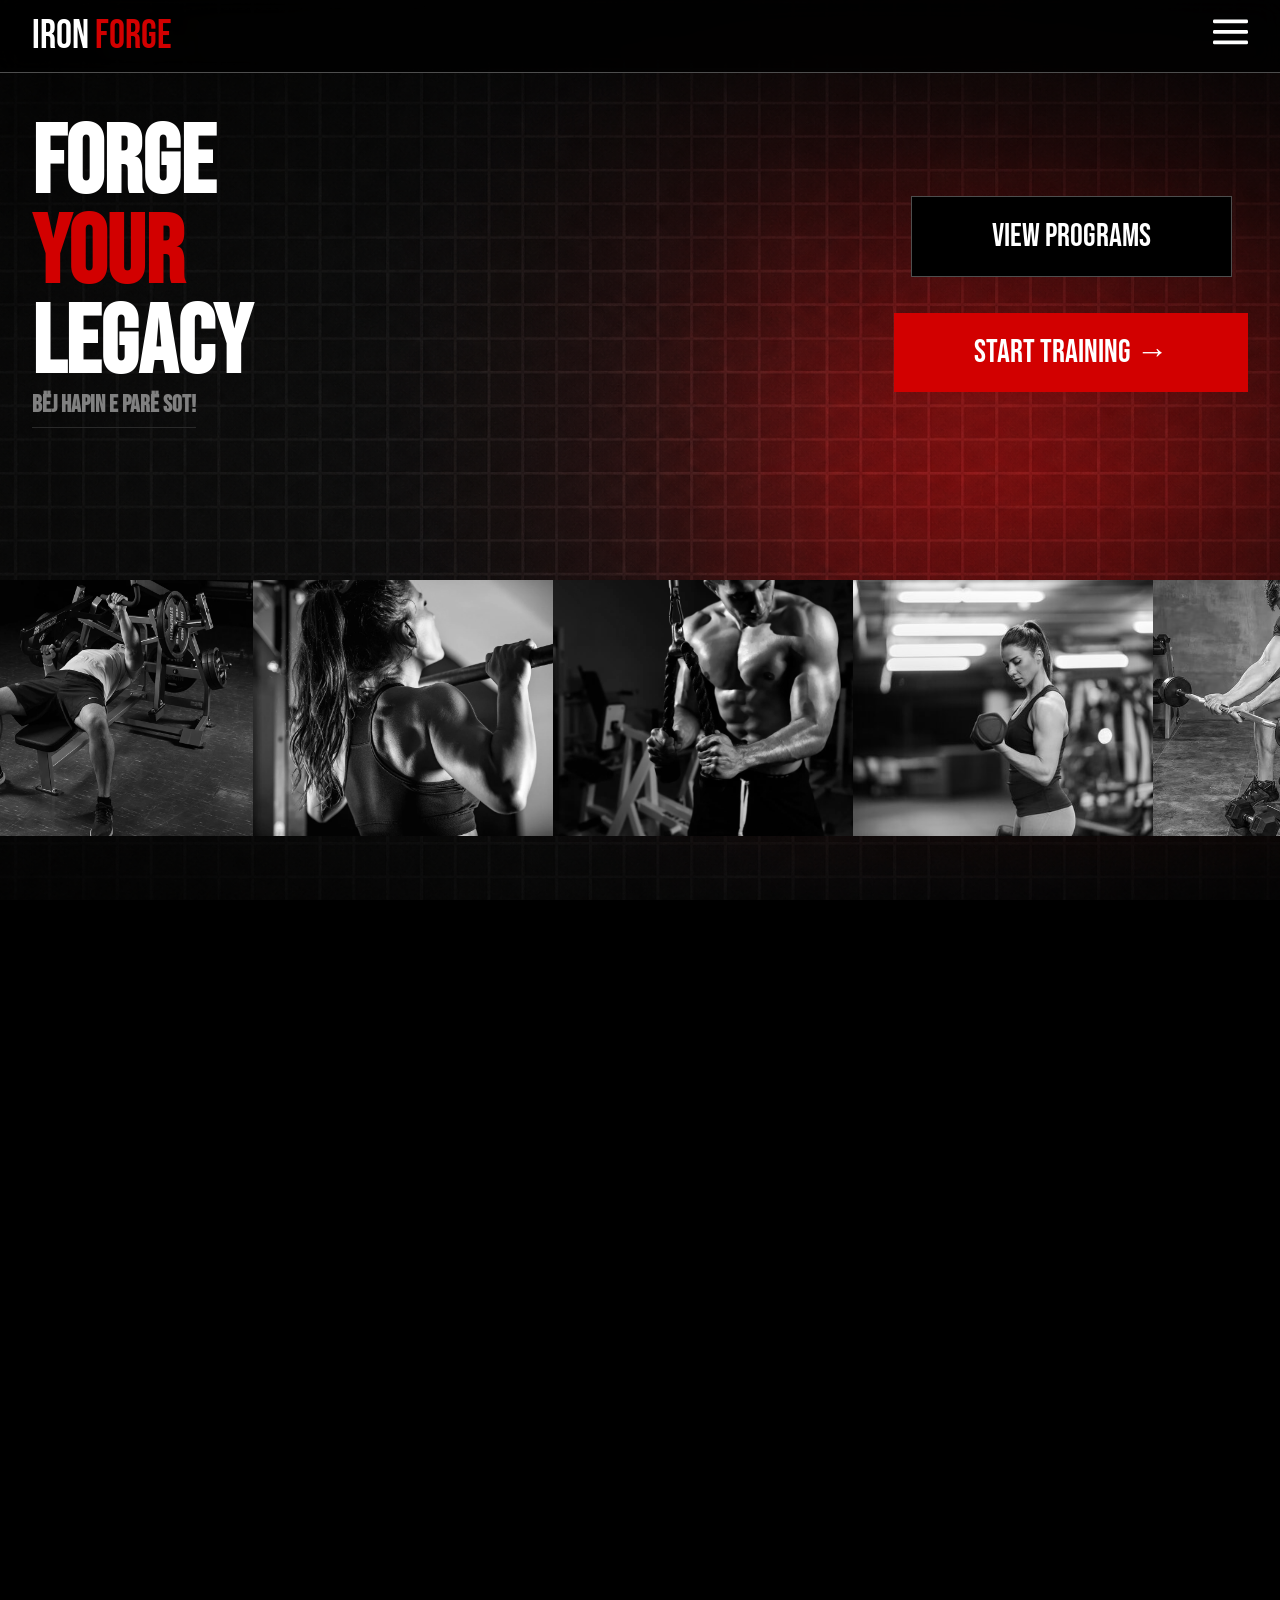
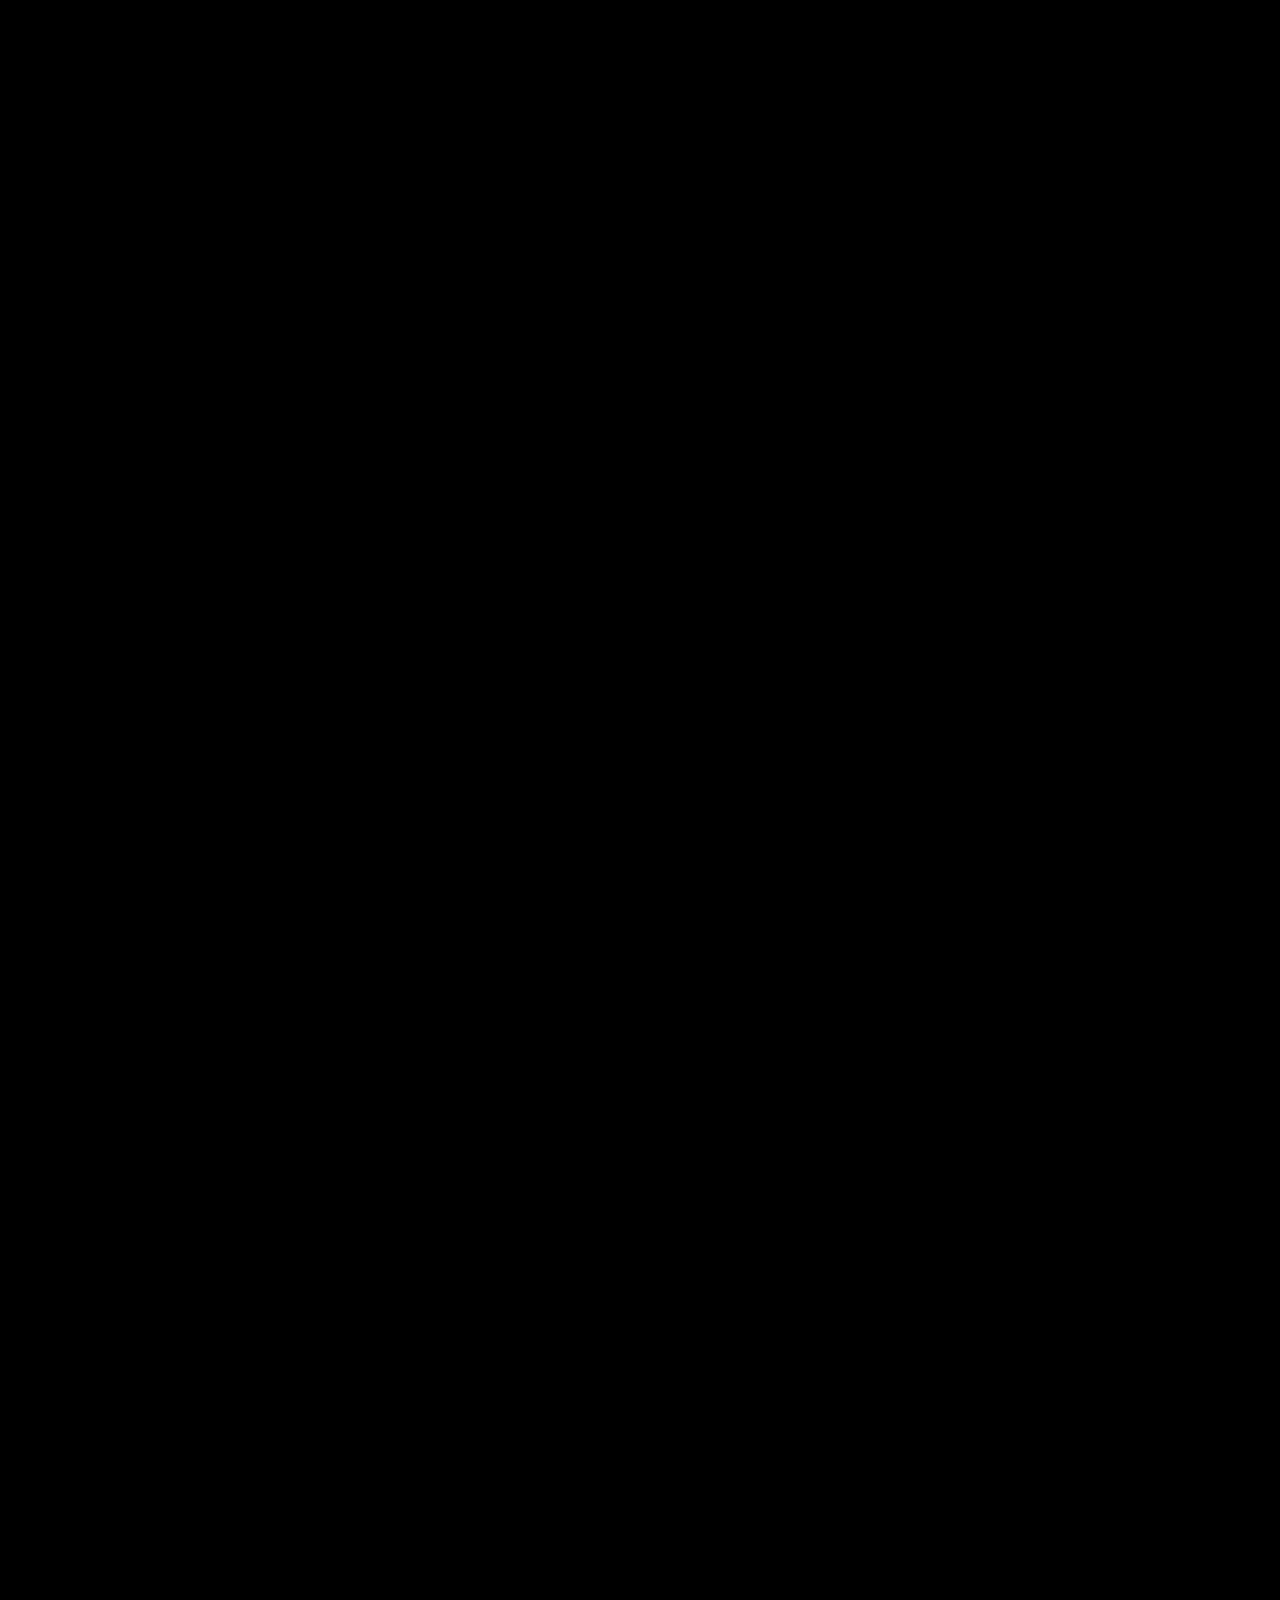
==== commit d16b5572: "add footer and Orari page" ====
--- a/index.html
+++ b/index.html
@@ -37,9 +37,11 @@
                     Llogarit BMI-në
                 </button>
             </a>
-            <button class="sidebar-buttons">
-                Equipment
-            </button>
+            <a href="orari.html">
+                <button class="sidebar-buttons">
+                    Orari
+                </button>
+            </a>
         </div>
     </nav>
 
@@ -220,12 +222,50 @@
                 </button>
             </div>
         </div>
+
+        <div id="subs-success">
+            &check; U abonuat me sukses!
+        </div>
+
+        <footer id="footer">
+            <div id="footer-left">
+                <div id="footer-left-top" style="font-family: 'Bebas Neue'; color: white;">IRON<span style="color: red; font-family: 'Bebas Neue';">FORGE</span></div>
+                <div id="footer-left-mid">
+                    Një vend për stërvitje serioze, progres të qëndrueshëm dhe disiplinë të vërtetë. Hyr, puno fort, dil më i fortë.
+                </div>
+                <div id="footer-left-bottom">
+                    <button>IG</button>
+                    <button>TW</button>
+                    <button>YT</button>
+                    <button>TK</button>
+                </div>
+            </div>
+            <div id="footer-right">
+                <div class="footer-right-text">
+                    <a href="index.html#section2"><p class="footer-right-heading" style="font-family: 'Bebas Neue'; color: white;">Programet</p></a>
+                    <a href="index.html#section2"><p>Program për Fillestarë</p></a>
+                    <a href="index.html#section2"><p>Program për Ndërtim Muskujsh</p></a>
+                    <a href="index.html#section2"><p>Program për Humbje Peshe</p></a>
+                    <a href="index.html#section2"><p>Program për Atletë</p></a>
+                </div>
+                <div class="footer-right-text">
+                    <a href=""><p class="footer-right-heading" style="font-family: 'Bebas Neue'; color: white;">Kontakit</p></a>
+                    <a href=""><p>Rr. Liria 14, Prishtinë, Kosovë</p></a>
+                    <a href=""><p>+383 44 123 456</p></a>
+                    <a href=""><p>info@ironforge.gg</p></a>
+                    <a href=""></a><p>Rreth Nesh</p></a>
+                </div>
+                <div class="footer-right-text">
+                    <a href=""><p class="footer-right-heading" style="font-family: 'Bebas Neue'; color: white;">Orari i punes</p></a>
+                    <a href=""><p>E Hënë - E Premte: 09:00 - 24:00</p></a>
+                    <a href=""><p>E Shtunë: 10:00 - 22:00</p></a>
+                    <a href=""><p>E Diel: 10:00 - 20:00</p></a>
+                    <a href=""><p>Dite Festive: 12:00 - 18:00</p></a>
+                </div>
+            </div>
+        </footer>
     </section>
 
-    <div id="subs-success">
-        &check; U abonuat me sukses!
-    </div>
-    
     <script src="JavaScript/script.js"></script>
 </body>
 </html>
--- a/CSS/style.css
+++ b/CSS/style.css
@@ -1,7 +1,7 @@
 * {
     margin: 0;
     padding: 0;
-    font-family: "Bebas Neue", sans-serif;
+    font-family: "Bebas Neue", "Arial", "sans-serif";
     scroll-behavior: smooth;
 }
 
@@ -41,7 +41,7 @@
 }
 
 #section3 {
-    height: 100vh;
+    height: 140vh;
     position: relative;
     scroll-snap-align: start;
     background-color: black;
@@ -72,9 +72,7 @@
     background-color: rgba(0, 0, 0, 0.8);
     backdrop-filter: blur(12px);
     transition: all 0.5s;
-    border-bottom-width: 0.7px;
-    border-bottom-style: solid;
-    border-bottom-color: rgb(78, 78, 78);
+    border-bottom: 0.7px solid rgb(78, 78, 78);
     position: fixed;
     left: 0;
     top: 0;
@@ -145,9 +143,7 @@
 }
 
 .sidebar-buttons:hover {
-    border-bottom-width: 0.7px;
-    border-bottom-color: rgb(78, 78, 78);
-    border-bottom-style: solid;
+    border-bottom: 0.7px solid rgb(78, 78, 78);
     box-shadow: 0 4px 8px rgba(78, 78, 78, 0.3);
 }
 
@@ -169,6 +165,86 @@
     pointer-events: all;
 }
 
+/* FOOTER */
+
+#footer * {
+    font-family: Arial, Helvetica, sans-serif;
+}
+
+#footer {
+    display: flex;
+    justify-content: space-between;
+    width: 100%;
+    height: 35%;
+    background-color: rgb(25, 25, 25);
+    border-top: 0.7px solid rgb(78, 78, 78);
+}
+
+#footer-left {
+    display: flex;
+    flex-direction: column;
+    align-items: flex-start;
+    margin-left: 2.5rem;
+    margin-top: 2rem;
+}
+
+#footer-left-top {
+    color: white;
+    font-size: 2.5rem;
+}
+
+#footer-left-mid {
+    line-height: 1.2rem;
+    margin-top: 0.8rem;
+    color: gray;
+    max-width: 10rem;
+    text-align: left;
+    font-size: 0.7rem;
+}
+
+#footer-left-bottom {
+    margin-top: 1.5rem;
+}
+
+#footer-left-bottom button {
+    height: 2rem;
+    width: 2rem;
+    border: 1px solid rgb(78, 78, 78);
+    background-color: rgb(28, 28, 28);
+    color: gray;
+    cursor: pointer;
+    transition: color 0.3s, border-color 0.3s;
+}
+
+#footer-left-bottom button:hover {
+    color: rgb(200, 0, 0);
+    border-color: rgb(200, 0, 0);
+}
+
+#footer-right {
+    margin-top: 2rem;
+    display: flex;
+    justify-content: space-around;
+    font-size: 0.7rem;
+}
+
+.footer-right-heading {
+    color: white;
+    font-size: 1.1rem;
+    letter-spacing: 2.3px;
+}
+
+
+.footer-right-text {
+    margin-right: 13rem;
+    max-width: 10rem;
+    margin-left: -5rem;
+}
+
+.footer-right-text p {
+    margin-bottom: 1.6rem;
+    color: gray;
+}
 
 /* SECTION 1 */
 
@@ -404,6 +480,8 @@
     align-items: center;
     justify-content: space-around;
     padding-top: 7.5rem;
+    margin-bottom: 2rem;
+
 }
 
 #subscription-1 {
@@ -553,6 +631,7 @@
     display: flex;
     justify-content: space-around;
     align-items: center;
+    height: 100vh;
 }
 
 /* LEFT */
@@ -568,7 +647,7 @@
 #BMI-calc {
     position: relative;
     background-color: rgb(30, 30, 30);
-    margin-top: 12rem;
+    margin-top: 7rem;
     border-style: solid;
     border-width: 1px;
     border-color: rgb(55, 55, 55);
@@ -651,7 +730,7 @@
 /* RIGHT */
 
 #BMI-right {
-    margin-top: 11rem;
+    margin-top: 6rem;
     width: 35rem;
     height: 25rem;
     background-color: rgb(30, 30, 30);
@@ -705,4 +784,52 @@
 
 #bmi-nr-text {
     font-size: 2.5rem;
+}
+
+/* ORARI */
+
+#orari-text{
+    color: white;
+    font-size: 3rem;
+}
+
+#orari-table-parent {
+    padding: 3rem;
+    background: rgb(0, 0, 0);
+    display: flex;
+    height: 90vh;
+    flex-direction: column;
+    justify-content: center;
+    align-items: flex-start;
+}
+
+table {
+    width: 100%;
+    border-collapse: collapse;
+    background: rgb(0, 0, 0);
+    color: rgb(255, 255, 255);
+}
+
+th {
+    background: rgb(0, 0, 0);
+    color: rgb(200, 0, 0);
+    font-size: 2rem;
+    text-align: left;
+    padding: 1rem 1rem;
+    border-bottom: 2px solid rgb(200, 0, 0);
+    border-right: 1px solid rgb(30, 30, 30);
+}
+
+td {
+    padding: 1rem 1rem;
+    border-right: 1px solid rgb(30, 30, 30);
+    border-bottom: 1px solid rgb(30, 30, 30);
+    font-size: 1.5rem;
+    vertical-align: top;
+    color: rgb(220, 220, 220);
+}
+
+tr:hover td {
+    background: rgb(17, 17, 17);
+    color: rgb(255, 255, 255);
 }
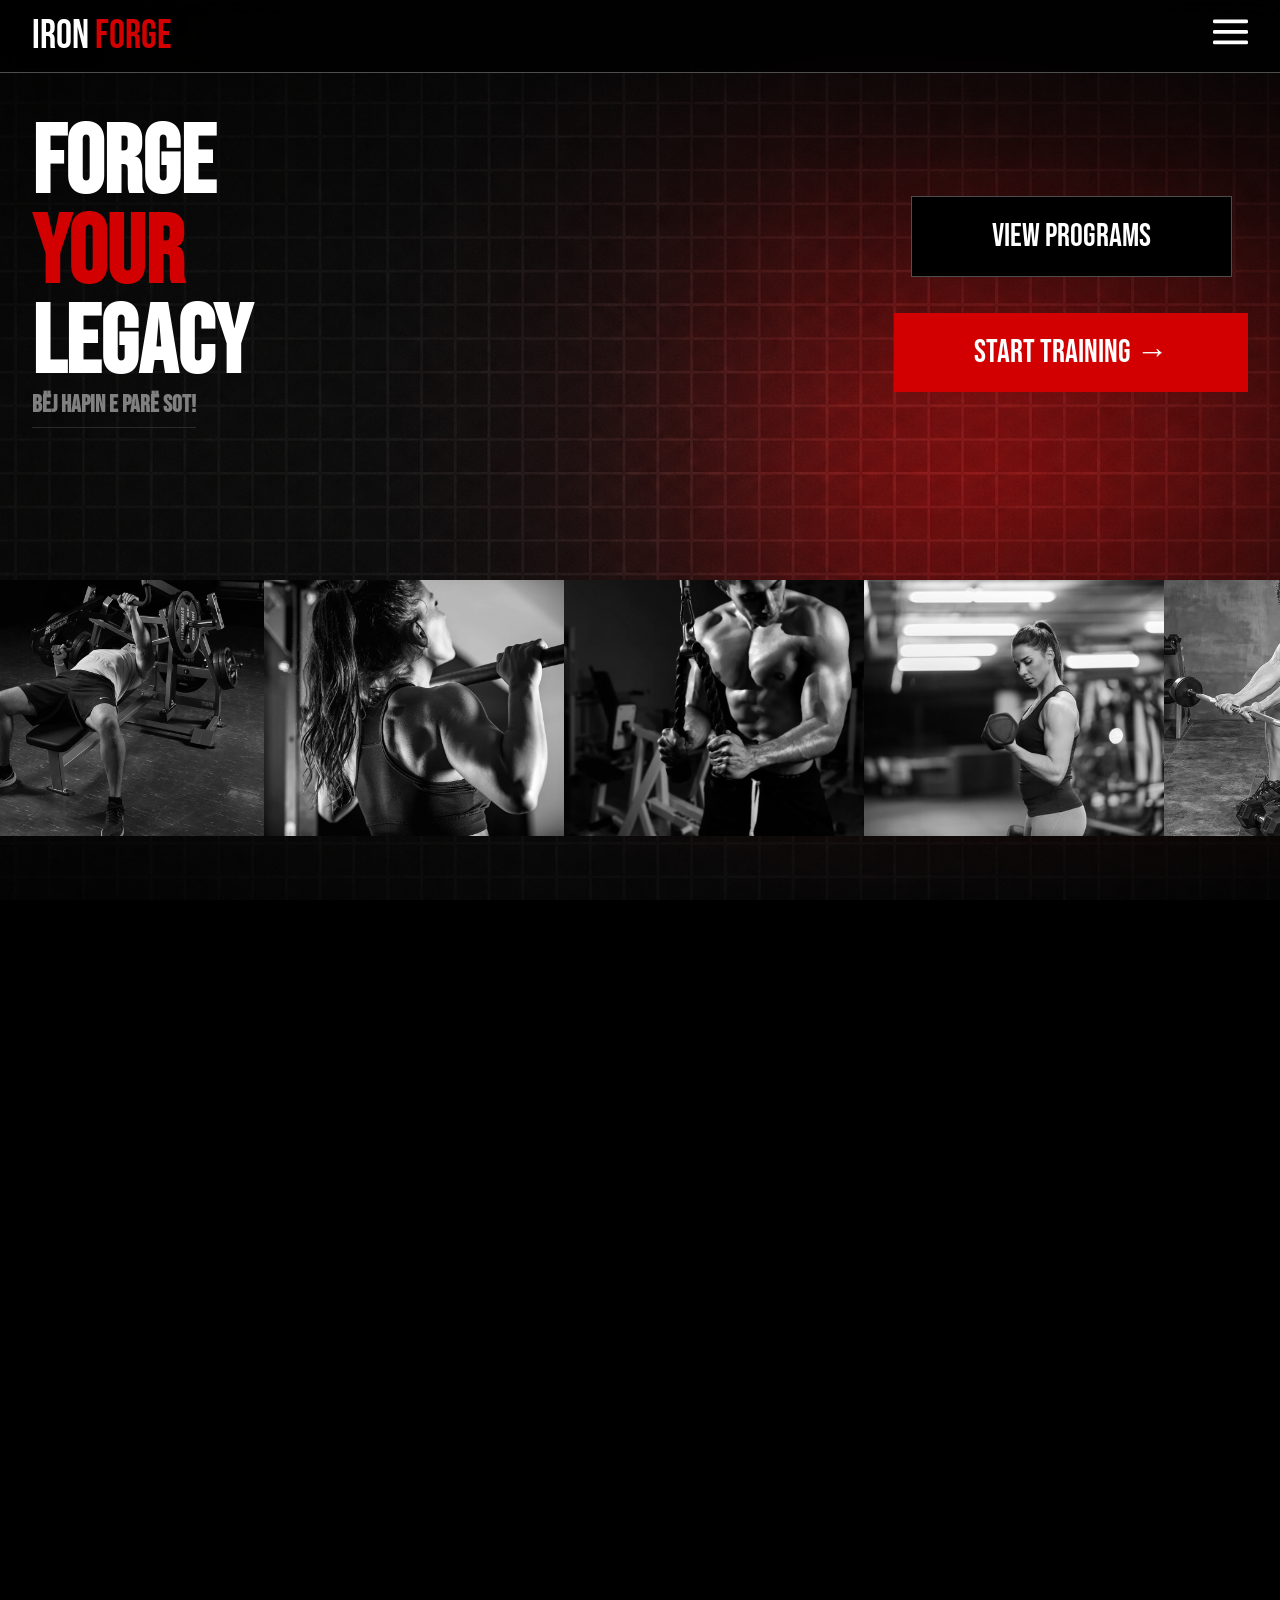
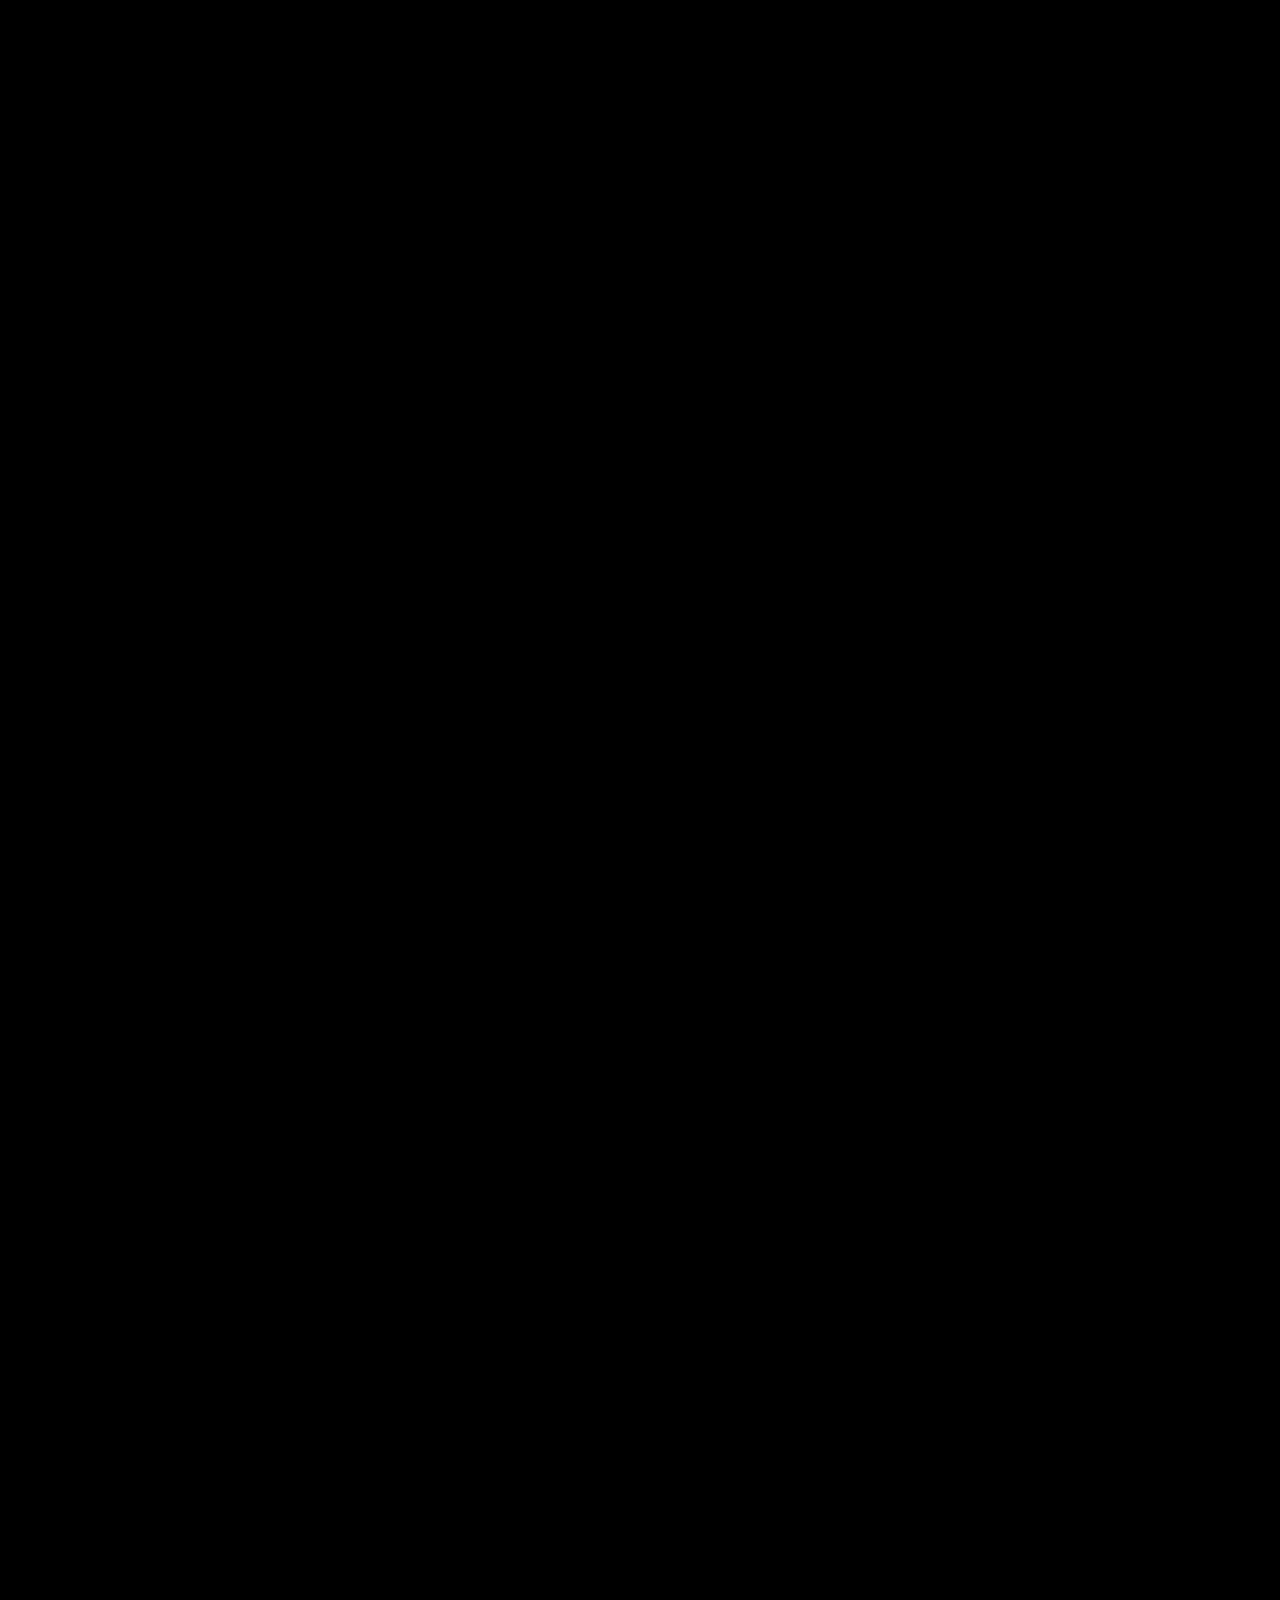
==== commit f45c5005: "add new kontakti page" ====
--- a/index.html
+++ b/index.html
@@ -42,6 +42,11 @@
                     Orari
                 </button>
             </a>
+            <a href="kontakti.html">
+                <button class="sidebar-buttons">
+                    Kontakti
+                </button>
+            </a>
         </div>
     </nav>
 
@@ -82,6 +87,11 @@
                 <img src="images/Pull_ups.webp" alt="" class="slide">
                 <img src="images/Tricep_pushdown.webp" alt="" class="slide">
                 <img src="images/Woman_curling.jpg" alt="" class="slide">
+                <img src="images/Sports_commercial.avif" alt="" class="slide">
+                <img src="images/Hammer_strength.webp" alt="" class="slide">
+                <img src="images/Pull_ups.webp" alt="" class="slide">
+                <img src="images/Tricep_pushdown.webp" alt="" class="slide">
+                <img src="images/Woman_curling.jpg" alt="" class="slide">
                 <img src="images/Sports_commercial.avif" alt="" class="slide">               
             </div>
         </div>
@@ -166,7 +176,7 @@
                         <li>Dush & garderobë</li>
                         <li>Wi-Fi falas</li>
                         <li>Pa kontratë</li>
-                    </ui>
+                    </ul>
                 </div>
                     <button class="subs-button" id="subs-button-1">
                         Fillo Sot
@@ -187,12 +197,12 @@
                 </div>
                 <div>
                     <p>Përfitimet:</p>
-                    <ui class="subs-list">
+                    <ul class="subs-list">
                         <li>Qasje e pakufizuar</li>
                         <li>Program bazik stërvitjeje</li>
                         <li>Zona cardio & fitness</li>
                         <li>Mbështetje nga trajnerët</li>
-                    </ui>
+                    </ul>
                 </div>
                 <button class="subs-button" id="subs-button-2">
                     Bëhu Anëtar
@@ -249,18 +259,18 @@
                     <a href="index.html#section2"><p>Program për Atletë</p></a>
                 </div>
                 <div class="footer-right-text">
-                    <a href=""><p class="footer-right-heading" style="font-family: 'Bebas Neue'; color: white;">Kontakit</p></a>
-                    <a href=""><p>Rr. Liria 14, Prishtinë, Kosovë</p></a>
-                    <a href=""><p>+383 44 123 456</p></a>
-                    <a href=""><p>info@ironforge.gg</p></a>
-                    <a href=""></a><p>Rreth Nesh</p></a>
+                    <a href="kontakti.html"><p class="footer-right-heading" style="font-family: 'Bebas Neue'; color: white;">Kontakti</p></a>
+                    <a href="kontakti.html"><p>Rr. “Zija Shemsiu”, Gjilan 60000, Kosovë</p></a>
+                    <a href="kontakti.html"><p>+383 44 123 456</p></a>
+                    <a href="kontakti.html"><p>info@ironforge.com</p></a>
+                    <a href="kontakti.html"><p>Rreth Nesh</p></a>
                 </div>
                 <div class="footer-right-text">
-                    <a href=""><p class="footer-right-heading" style="font-family: 'Bebas Neue'; color: white;">Orari i punes</p></a>
-                    <a href=""><p>E Hënë - E Premte: 09:00 - 24:00</p></a>
-                    <a href=""><p>E Shtunë: 10:00 - 22:00</p></a>
-                    <a href=""><p>E Diel: 10:00 - 20:00</p></a>
-                    <a href=""><p>Dite Festive: 12:00 - 18:00</p></a>
+                    <p class="footer-right-heading" style="font-family: 'Bebas Neue'; color: white;">Orari i punes</p></a>
+                    <p>E Hënë - E Premte: 09:00 - 24:00</p>
+                    <p>E Shtunë: 10:00 - 22:00</p>
+                    <p>E Diel: 10:00 - 20:00</p>
+                    <p>Dite Festive: 12:00 - 18:00</p>
                 </div>
             </div>
         </footer>
--- a/CSS/style.css
+++ b/CSS/style.css
@@ -1,3 +1,5 @@
+/* GENERAL */
+
 * {
     margin: 0;
     padding: 0;
@@ -17,6 +19,7 @@
 
 a {
     text-decoration: none;
+    color: white;
 }
 
 /* SECTION SCROLLING */
@@ -244,6 +247,11 @@
 .footer-right-text p {
     margin-bottom: 1.6rem;
     color: gray;
+    transition: color 0.2s;
+}
+
+.footer-right-text p:hover {
+    color: white;
 }
 
 /* SECTION 1 */
@@ -261,9 +269,7 @@
     position: relative;
     margin-left: 2rem;
     z-index: inherit;
-    border-bottom-style: solid;
-    border-bottom-width: 1.5px;
-    border-bottom-color: rgb(42, 42, 42);
+    border-bottom: 1.5px solid rgb(42, 42, 42);
     padding-bottom: 0.5rem;
 }
 
@@ -291,9 +297,7 @@
 #view-programs-button {
     background-color: black;
     color: white;
-    border-style: solid;
-    border-width: 0.9px;
-    border-color: rgb(78, 78, 78);
+    border: 0.9px solid rgb(78, 78, 78);
     font-size: 2rem;
     cursor: pointer;
     padding: 20px 80px;
@@ -410,12 +414,8 @@
 
 .programs-grid-items {
     position: relative;
-    border-right-style: solid;
-    border-right-color: rgb(42, 42, 42);
-    border-right-width: 1px;
-    border-bottom-style: solid;
-    border-bottom-color: rgb(42, 42, 42);
-    border-bottom-width: 1px;
+    border-right: 1px solid rgb(42, 42, 42);
+    border-bottom: 1px solid rgb(42, 42, 42);
     padding-top: 3rem;
     height: 23rem;
     font-size: 1rem;
@@ -487,9 +487,7 @@
 #subscription-1 {
     background-color: rgb(17, 17, 17);
     color: white;
-    border-style: solid;
-    border-color: rgb(42, 42, 42);
-    border-width: 1px;
+    border: 1px solid rgb(42, 42, 42);
     height: 35rem;
     width: 25rem;
     display: flex;
@@ -501,9 +499,7 @@
 
 #subscription-1 button {
     background-color: transparent;
-    border-style: solid;
-    border-color: rgb(55, 55, 55);
-    border-width: 1px;
+    border: 1px solid rgb(55, 55, 55);
     transition: background-color 0.2s;
 }
 
@@ -518,9 +514,7 @@
 #subscription-2 {
     background-color: rgb(40, 40, 40);
     color: white;
-    border-style: solid;
-    border-color: rgb(42, 42, 42);
-    border-width: 1px;
+    border: 1px solid rgb(42, 42, 42);
     height: 35rem;
     width: 25rem;
     position: relative;
@@ -528,18 +522,14 @@
     flex-direction: column;
     justify-content: space-around;
     align-items: center;
-    border-top-style: solid;
-    border-top-width: 8px;
-    border-top-color: rgb(210, 0, 0);
+    border-top: 8px solid rgb(210, 0, 0);
     margin-bottom: 3rem;
 }
 
 #subscription-3 {
     background-color: rgb(17, 17, 17);
     color: white;
-    border-style: solid;
-    border-color: rgb(42, 42, 42);
-    border-width: 1px;    
+    border: 1px solid rgb(42, 42, 42); 
     height: 35rem;
     width: 25rem;
     display: flex;
@@ -551,9 +541,7 @@
 
 #subscription-3 button {
     background-color: transparent;
-    border-style: solid;
-    border-color: rgb(55, 55, 55);
-    border-width: 1px;
+    border: 1px solid rgb(55, 55, 55);
     transition: background-color 0.3s;
 }
 
@@ -606,9 +594,7 @@
     background-color: rgb(50, 50, 50);
     color: white;
     font-size: 1.2rem;
-    border-left-style: solid;
-    border-left-width: 5px;
-    border-left-color: rgb(67, 200, 67);
+    border-left: 5px solid rgb(67, 200, 67);
     width: 15rem;
     height: 5rem;
     right: 0;
@@ -648,9 +634,7 @@
     position: relative;
     background-color: rgb(30, 30, 30);
     margin-top: 7rem;
-    border-style: solid;
-    border-width: 1px;
-    border-color: rgb(55, 55, 55);
+    border: 1px solid rgb(55, 55, 55);
     display: flex;
     flex-direction: column;
     height: 30rem;
@@ -672,9 +656,7 @@
 }
 
 .input-info {
-    border-style: solid;
-    border-width: 1px;
-    border-color: rgb(55, 55, 55);
+    border: 1px solid rgb(55, 55, 55);
     background-color: rgb(20, 20, 20);
     width: 30rem;
     height: 2.5rem;
@@ -817,19 +799,221 @@
     text-align: left;
     padding: 1rem 1rem;
     border-bottom: 2px solid rgb(200, 0, 0);
-    border-right: 1px solid rgb(30, 30, 30);
+    border-right: 0.7px solid rgb(78, 78, 78);
 }
 
 td {
     padding: 1rem 1rem;
-    border-right: 1px solid rgb(30, 30, 30);
-    border-bottom: 1px solid rgb(30, 30, 30);
+    border-right: 0.7px solid rgb(78, 78, 78);
+    border-bottom: 0.7px solid rgb(78, 78, 78);
     font-size: 1.5rem;
     vertical-align: top;
     color: rgb(220, 220, 220);
 }
 
 tr:hover td {
-    background: rgb(17, 17, 17);
+    background: rgb(18, 18, 18);
     color: rgb(255, 255, 255);
-}+}
+
+/* KONTAKTI */
+
+#kontakti-grid {
+    display: grid;
+    grid-template-columns: 1fr 1fr;
+    margin-bottom: 10rem;
+}
+
+#kontakti-left-info-container {
+    display: flex;
+}
+
+#iframe {
+    opacity: 0;
+    user-select: none;
+    pointer-events: none;
+    transition: opacity 0.3s;
+}
+
+#iframe.show {
+    opacity: 1;
+    user-select: all;
+    pointer-events: all;
+}
+
+#kontakti-left {
+    color: white;
+    margin-top: 10rem;
+    margin-left: 3rem;
+    display: flex;
+    flex-direction: column;
+    justify-content: space-between;
+    border-right: 1px solid rgb(78, 78, 78);
+}
+
+#kontakti-left-info {
+    display: flex;
+    flex-direction: column;
+}
+
+.kontakti-left-info a {
+    color: white;
+    text-decoration: none;
+    transition: color 0.3s;
+}
+#kontakti-left-text-top {
+    font-size: 1.3rem;
+    color: rgb(200, 0, 0);
+    margin-bottom: 1.5rem;
+}
+
+#kontakti-left-text-mid {
+    font-size: 3.5rem;
+    max-width: 27rem;
+    margin-bottom: 1.5rem;
+}
+
+#kontakti-left-text-bottom {
+    font-size: 1.3rem;
+    max-width: 25rem;
+    color: gray;
+}
+
+#kontakti-left-info {
+    margin-top: 3rem;
+    font-size: 1.1rem;
+}
+
+.kontakti-left-info {
+    display: flex;
+    align-items: center;
+    margin-top: 1.5rem;
+    width: 15rem;
+    cursor: pointer;
+    transition: color 0.3s;
+}
+
+.kontakti-left-info:hover {
+    border-color: rgb(200, 0, 0);
+    color: rgb(200, 0, 0);
+}
+
+.kontakti-left-info:hover button {
+    border-color: rgb(200, 0, 0);
+    color: rgb(200, 0, 0);
+}
+
+.kontakti-left-info:hover a {
+    color: rgb(200, 0, 0);
+}
+
+.kontakti-left-button {
+    color: white;
+    text-align: center;
+    font-size: 1.3rem;
+    display: flex;
+    justify-content: center;
+    align-items: center;
+    height: 2.2rem;
+    width: 2.2rem;
+    border: 1px solid rgb(78, 78, 78);
+    border-radius: 100%;
+    background-color: transparent;
+    border-radius: 100%;
+    margin-right: 1rem;
+    cursor: pointer;
+    transition: border-color 0.3s, color 0.3s;
+}
+
+
+.kontakti-left-info-header {
+    color: gray;
+    font-size: 0.9rem;
+    letter-spacing: 1.5px;
+}
+
+/* KONTAKTI FORM */
+
+#kontakti-form-text-top-1 {
+    margin-top: 9rem;
+    margin-bottom: 0.5rem;
+    font-size: 2rem;
+    color: white;
+    margin-left: 4.5rem;
+}
+
+#kontakti-form-text-top-2 {
+    color: gray;
+    margin-left: 4.5rem;
+}
+
+#kontakti-form {
+    display: flex;
+    flex-direction: column;
+    justify-content: space-around;
+    align-items: center;
+    color: white;
+}
+
+#emri-dhe-mbiemri {
+    margin-top: 2rem;
+    display: flex;
+}
+
+.kontakti-form {
+    width: 36rem;
+    background-color: rgba(40, 40, 40);
+    border: 1px solid rgb(78, 78, 78);
+    margin-bottom: 1.5rem;
+    padding: 0.5rem 1rem;
+    color: white;
+    font-size: 1rem;
+    outline: 2px solid transparent;
+    transition: all 0.3s;
+}
+
+.kontakti-form:focus {
+    outline: 2px solid rgb(170, 0, 0);
+    outline-offset: -2px;
+}
+
+.form-input-headers {
+    font-size: 1.5rem;
+}
+
+#kontakti-name-input {
+    max-width: 15.8rem;
+    margin-right: 2rem;
+}
+
+
+#kontakti-lname-input {
+    max-width: 15.8rem;
+}
+
+#subjekti-form {
+    width: 38.3rem;
+}
+
+#mesazhi-form {
+    min-height: 6rem;
+    max-height: 12rem;
+    vertical-align: top;
+    font-family: inherit;
+    min-width: 36rem;
+}
+
+#form-button {
+    padding: 1rem 3rem;
+    font-size: 1.5rem;
+    color: white;
+    background-color: transparent;
+    border: 1px solid rgb(78, 78, 78);
+    cursor: pointer;
+    transition: background-color 0.3s, border-color 0.3s; 
+}
+
+#form-button:hover {
+    background-color: rgb(200, 0, 0);
+    border-color: rgb(200, 0, 0);
+}
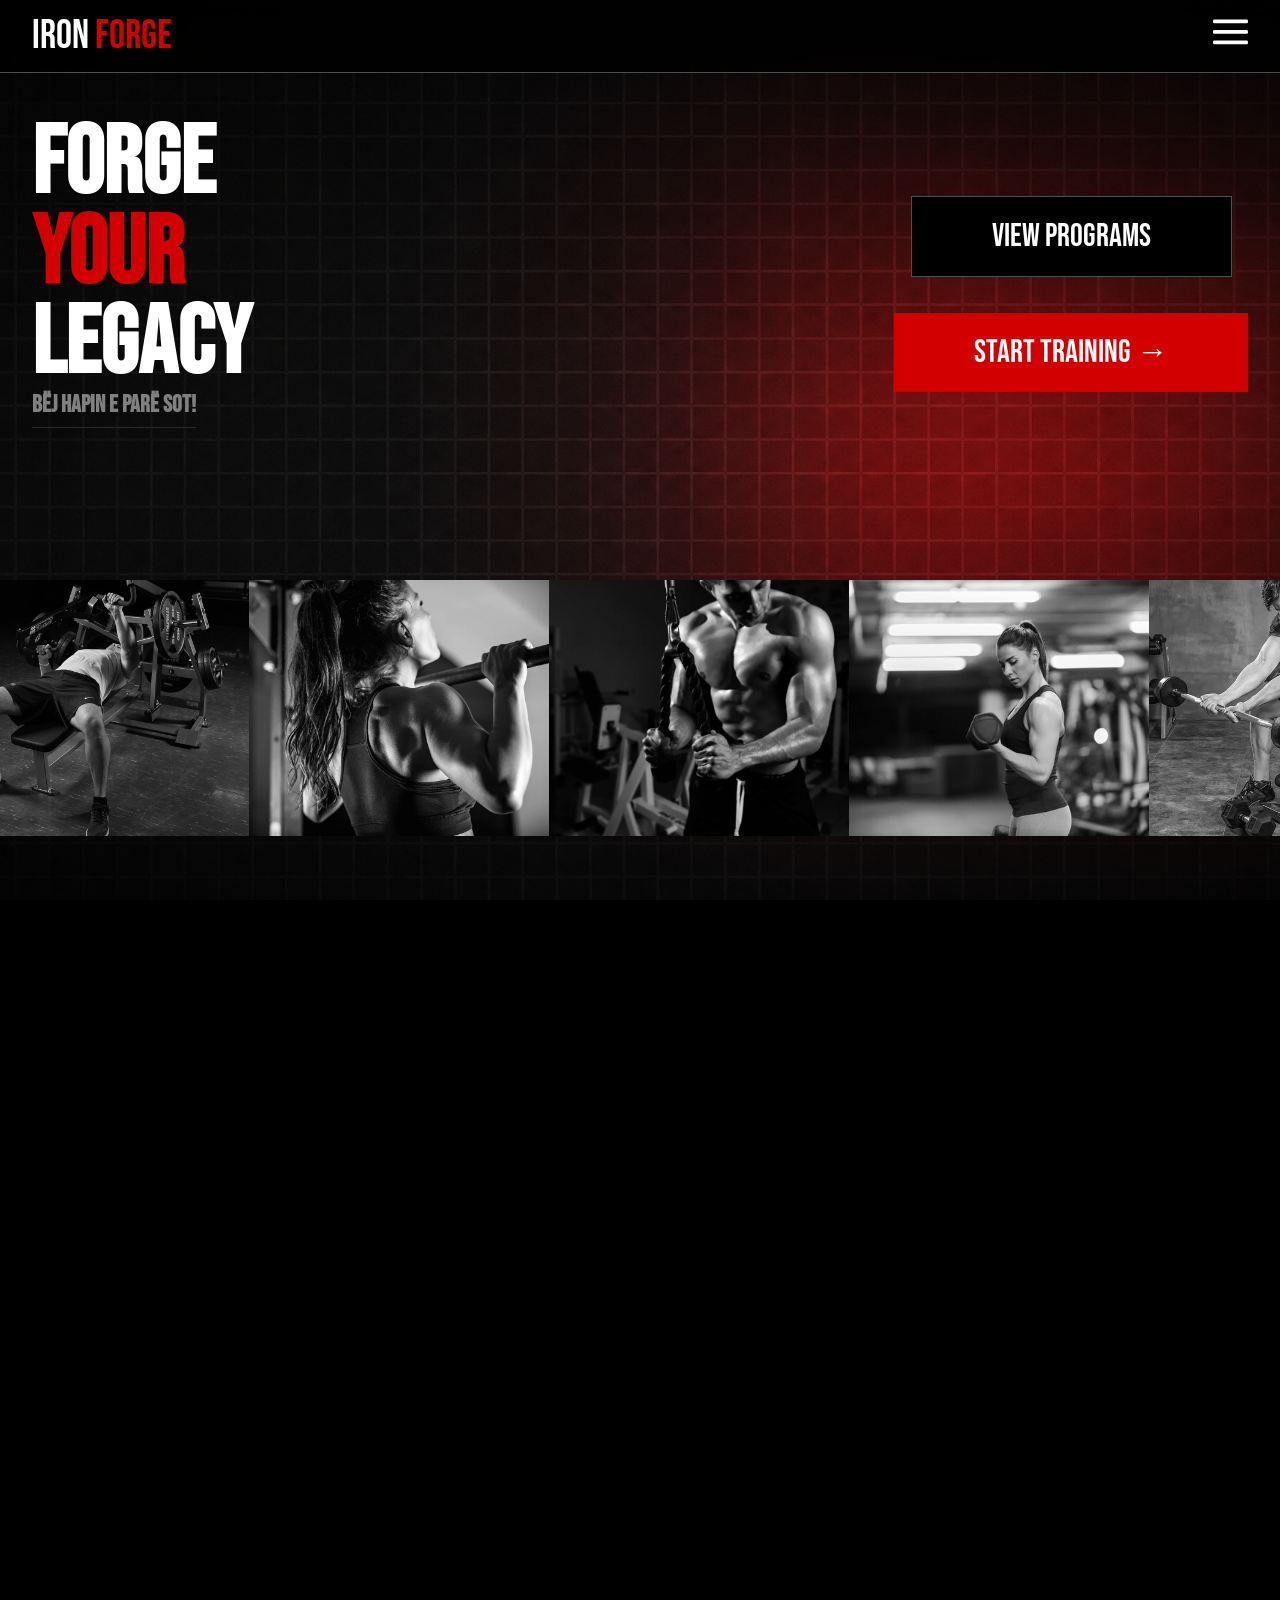
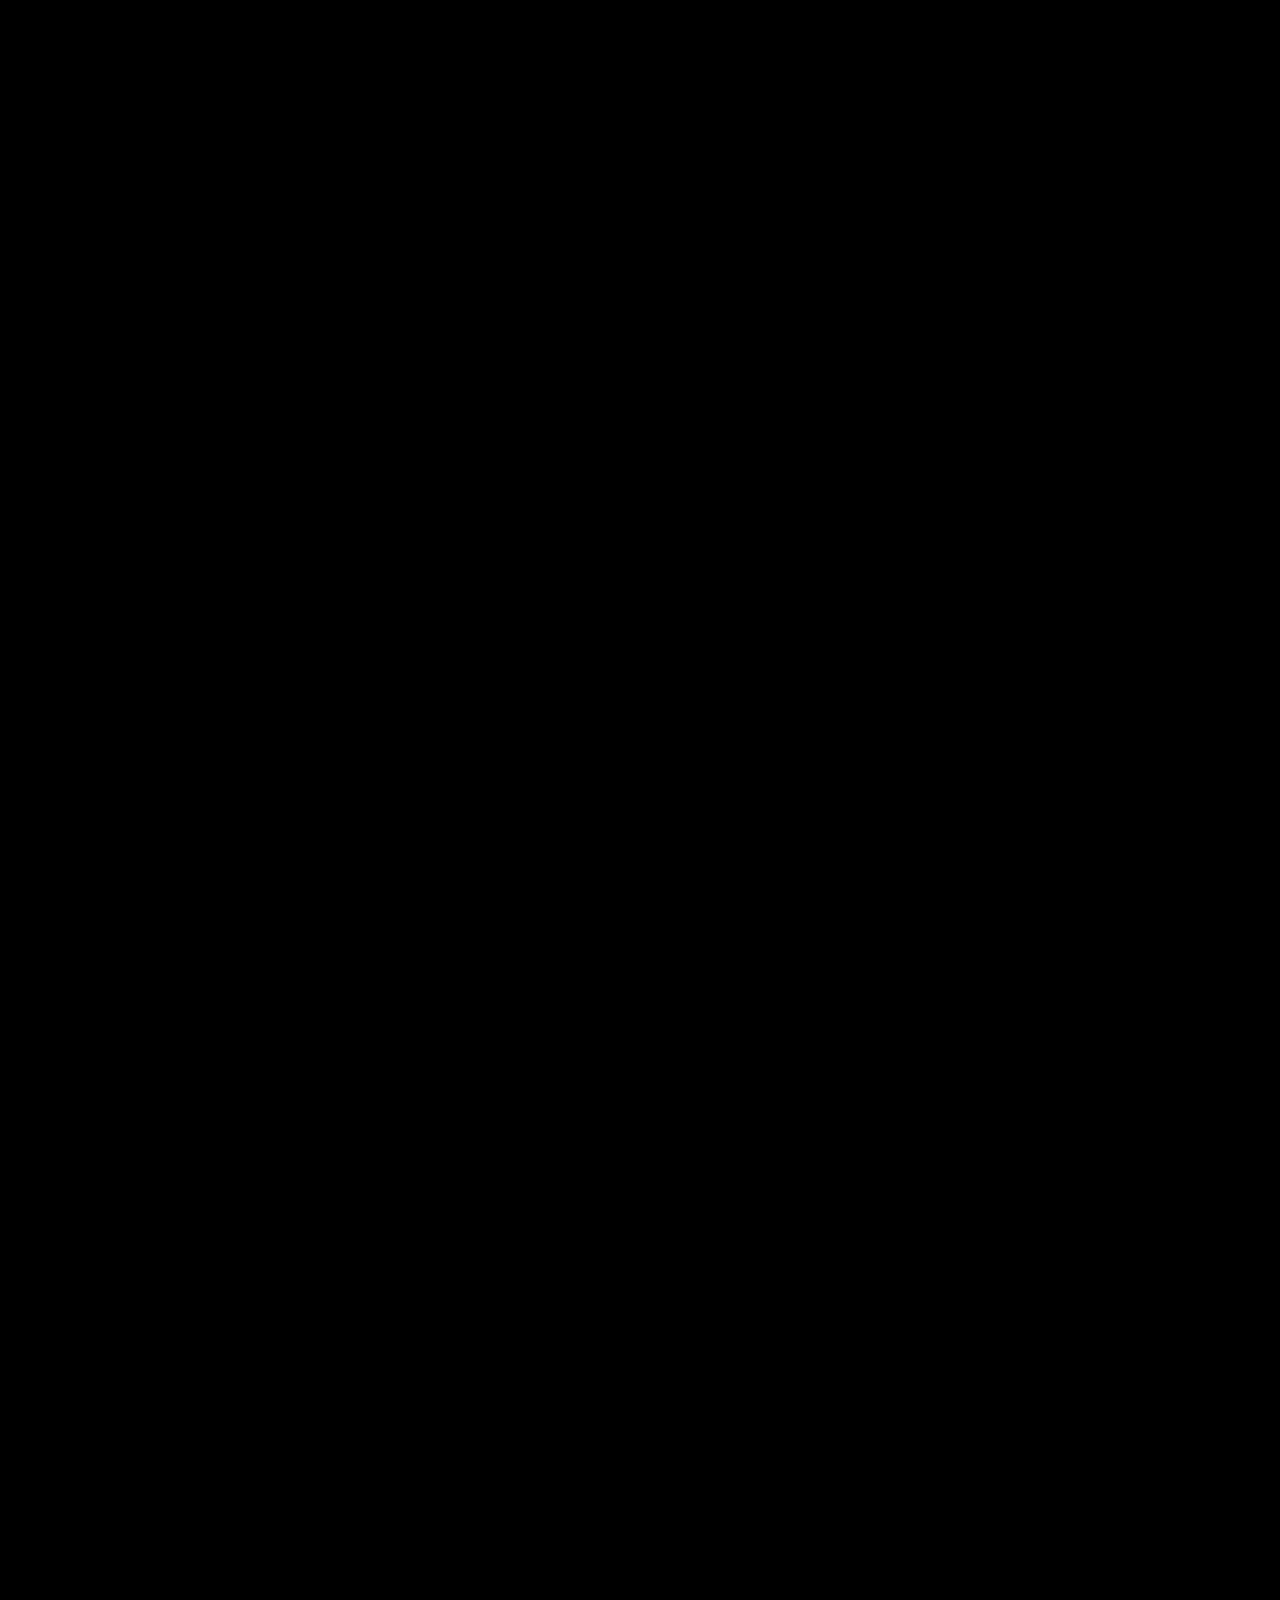
==== commit dedb455a: "add shop section" ====
--- a/index.html
+++ b/index.html
@@ -29,9 +29,11 @@
     <!-- SIDEBAR -->
     <nav id="sidebar">
         <div id="sidebar-buttons-container">
-            <button class="sidebar-buttons">
-                Shop
-            </button>
+            <a href="shop.html">
+                <button class="sidebar-buttons">
+                    Shop
+                </button>
+            </a>
             <a href="BMI-calc.html">
                 <button class="sidebar-buttons">
                     Llogarit BMI-në
--- a/CSS/style.css
+++ b/CSS/style.css
@@ -88,11 +88,25 @@
     border-bottom-color: rgb(59, 0, 0);
 }
 
+#header-right-buttons {
+    display: flex;
+    align-items: center;
+}
+
 #hamburger-button {
     border: none;
     background-color: transparent;
     cursor: pointer;
 }
+
+#shop-button-toggle {
+    background-color: transparent;
+    border: none;
+    cursor: pointer;
+    margin-bottom: 0.9rem;
+    margin-right: 1rem;
+}
+
 
 #logo-button {
     border: none;
@@ -1017,3 +1031,284 @@
     background-color: rgb(200, 0, 0);
     border-color: rgb(200, 0, 0);
 }
+
+/* SHOP */
+
+#shop-main-container {
+    display: flex;
+    flex-direction: column;
+    justify-content: center;
+    align-items: flex-start;
+    height: 100vh;
+    margin-bottom: 8rem;
+}
+
+#shop-header {
+    color: white;
+    font-size: 4rem;
+    margin: 8rem 5rem 0rem;
+}
+
+#shop-grid {
+    display: grid;
+    grid-template-columns: 1fr 1fr 1fr 1fr;
+    column-gap: 2rem;
+    row-gap: 2rem;
+    margin: 0 5rem;
+}
+
+.card-shop {
+    height: 18rem;
+    background-color: rgb(30, 30, 30);
+    border: 1.5px solid transparent;
+    transition: border 0.3s;
+    box-shadow: 0 10px 10px rgba(0, 0, 0, 0.5);
+    cursor: pointer;
+}
+
+.card-shop:hover {
+    border: 1.5px solid rgb(100, 100, 100);
+}
+
+.shop-image {
+    height: 9rem;
+    background-color: rgb(17, 17, 17);
+    margin: 0.6rem 0.6rem;
+    box-shadow: inset 0 3px 8px rgba(0, 0, 0, 0.50);
+    border: 0.7px solid rgb(78, 78, 78);
+    display: flex;
+    align-items: center;
+}
+
+.shop-image img {
+    height: 85%;
+    width: 100%;
+    object-fit: contain;
+}
+
+.shop-card-mid {
+    color: white;
+    margin-left: 1rem;
+}
+
+.shop-card-mid p {
+    font-size: 1.5rem;
+}
+
+.shop-card-mid h5 {
+    font-family: Arial, Helvetica, sans-serif;
+    font-size: 0.8rem;
+    font-weight: 400;
+    color: gray;
+}
+
+.shop-card-bottom {
+    display: flex;
+    justify-content: space-between;
+    align-items: center;
+    margin: 1rem 1rem 0;
+    color: white;
+}
+
+.shop-card-bottom button {
+    font-size: 1.2rem;
+    color: white;
+    border: none;
+    padding: 0.5rem 1.8rem;
+    background-color: rgb(170, 0, 0);
+    cursor: pointer;
+    transition: background-color 0.3s;
+}
+
+.shop-card-bottom button:hover {
+    background-color: rgb(170, 70, 70);
+}
+
+/* SHOP SIDEBAR */
+
+#shop-sidebar {
+    position: fixed;
+    right: 0;
+    top: 4.5rem;
+    bottom: 0;
+    width: 20rem;
+    background-color: rgba(0, 0, 0, 0.75);
+    backdrop-filter: blur(12px);
+    transform: translateX(100%);
+    transition: transform 0.3s ease;
+    z-index: 100;
+    display: flex;
+    flex-direction: column;
+    align-items: center;
+}
+
+#shop-sidebar.open {
+    transform: translateX(0);
+}
+
+#shop-cart-container {
+    display: flex;
+    flex-direction: column;
+    margin-top: 2rem;
+}
+
+.shop-cart-item {
+    background-color: rgb(40, 40, 40);
+    width: 18rem;
+    height: 7rem;
+    border: 0.7px solid rgb(78, 78, 78);
+    display: flex;
+    align-items: center;
+    margin-bottom: 1rem;
+}
+
+.shop-cart-img {
+    width: 10rem;
+    height: 80%;
+    border-right: 1px solid rgb(78, 78, 78);
+    display: flex;
+    align-items: flex-start;
+    padding: 0 1rem;
+}
+
+.shop-cart-img img {
+    height: 100%;
+    width: 100%;
+    object-fit: contain;
+}
+
+.shop-cart-bottom {
+    display: flex;
+    justify-content: space-around;
+    align-items: center;
+    width: 100%;
+    height: 100%;
+}
+
+.shop-cart-text {
+    height: 50%;
+    width: 100%;
+    display: flex;
+    flex-direction: column;
+    align-items: flex-start;
+    justify-content: space-around;
+}
+
+.shop-cart-text p {
+    padding-left: 1rem;
+    max-width: 6rem;
+}
+
+.shop-cart-price {
+    color: white;
+    font-size: 1.5rem;
+}
+
+.shop-cart-name {
+    color: gray;
+    font-size: 1.2rem;
+}
+
+.remove-button {
+    border-left: 1px solid rgb(78, 78, 78);
+    padding-left: 1rem;
+    height: 30%;
+    display: flex;
+    align-items: center;
+}
+
+.remove-button button {
+    color: gray;
+    background-color: transparent;
+    margin-right: 0.8rem;
+    font-family: 1.3rem;
+    border: none;
+    cursor: pointer;
+    transition: color 0.3s;
+}
+
+.remove-button button:hover {
+    color: rgb(170, 0, 0);
+}
+
+#purchase {
+    position: absolute;
+    bottom: 3rem;
+    width: 100%;
+    height: 2rem;
+    display: flex;
+    align-items: center;
+    justify-content: center;
+    flex-direction: column;
+}
+
+#purchase-button {
+    background-color: rgb(170, 0, 0);
+    color: white;
+    font-size: 1.5rem;
+    padding: 1rem 8rem;
+    border: none;
+    cursor: pointer;
+    transition: box-shadow 0.3s;
+}
+
+#purchase-button:hover {
+    box-shadow: 0 2px 15px rgba(170, 0, 0, 0.8);
+}
+
+#totali {
+    font-size: 1rem;
+    color: white;
+}
+
+#total-price {
+    font: 1rem;
+    color: white;
+}
+
+#cart-full {
+    position: fixed;
+    z-index: 101;
+    background-color: rgb(50, 50, 50);
+    color: white;
+    font-size: 1.2rem;
+    border-left: 5px solid rgb(170, 0, 0);
+    width: 15rem;
+    height: 5rem;
+    right: 0;
+    bottom: 3rem;
+    transform: translateX(150%);
+    transition: transform 0.6s;
+    display: flex;
+    justify-content: center;
+    align-items: center;
+    word-spacing: 2px;
+}
+
+#cart-full.slide {
+    transform: translateX(0);
+}
+
+#purchase-succsesful {
+    position: fixed;
+    z-index: 101;
+    background-color: rgb(50, 50, 50);
+    color: white;
+    font-size: 1.2rem;
+    border-left: 5px solid rgb(67, 200, 67);
+    width: 15rem;
+    height: 5rem;
+    right: 0;
+    bottom: 3rem;
+    transform: translateX(150%);
+    transition: transform 0.6s;
+    display: flex;
+    justify-content: center;
+    align-items: center;
+    word-spacing: 2px;
+}
+
+#purchase-succsesful.slide {
+    transform: translateX(0);
+}
+
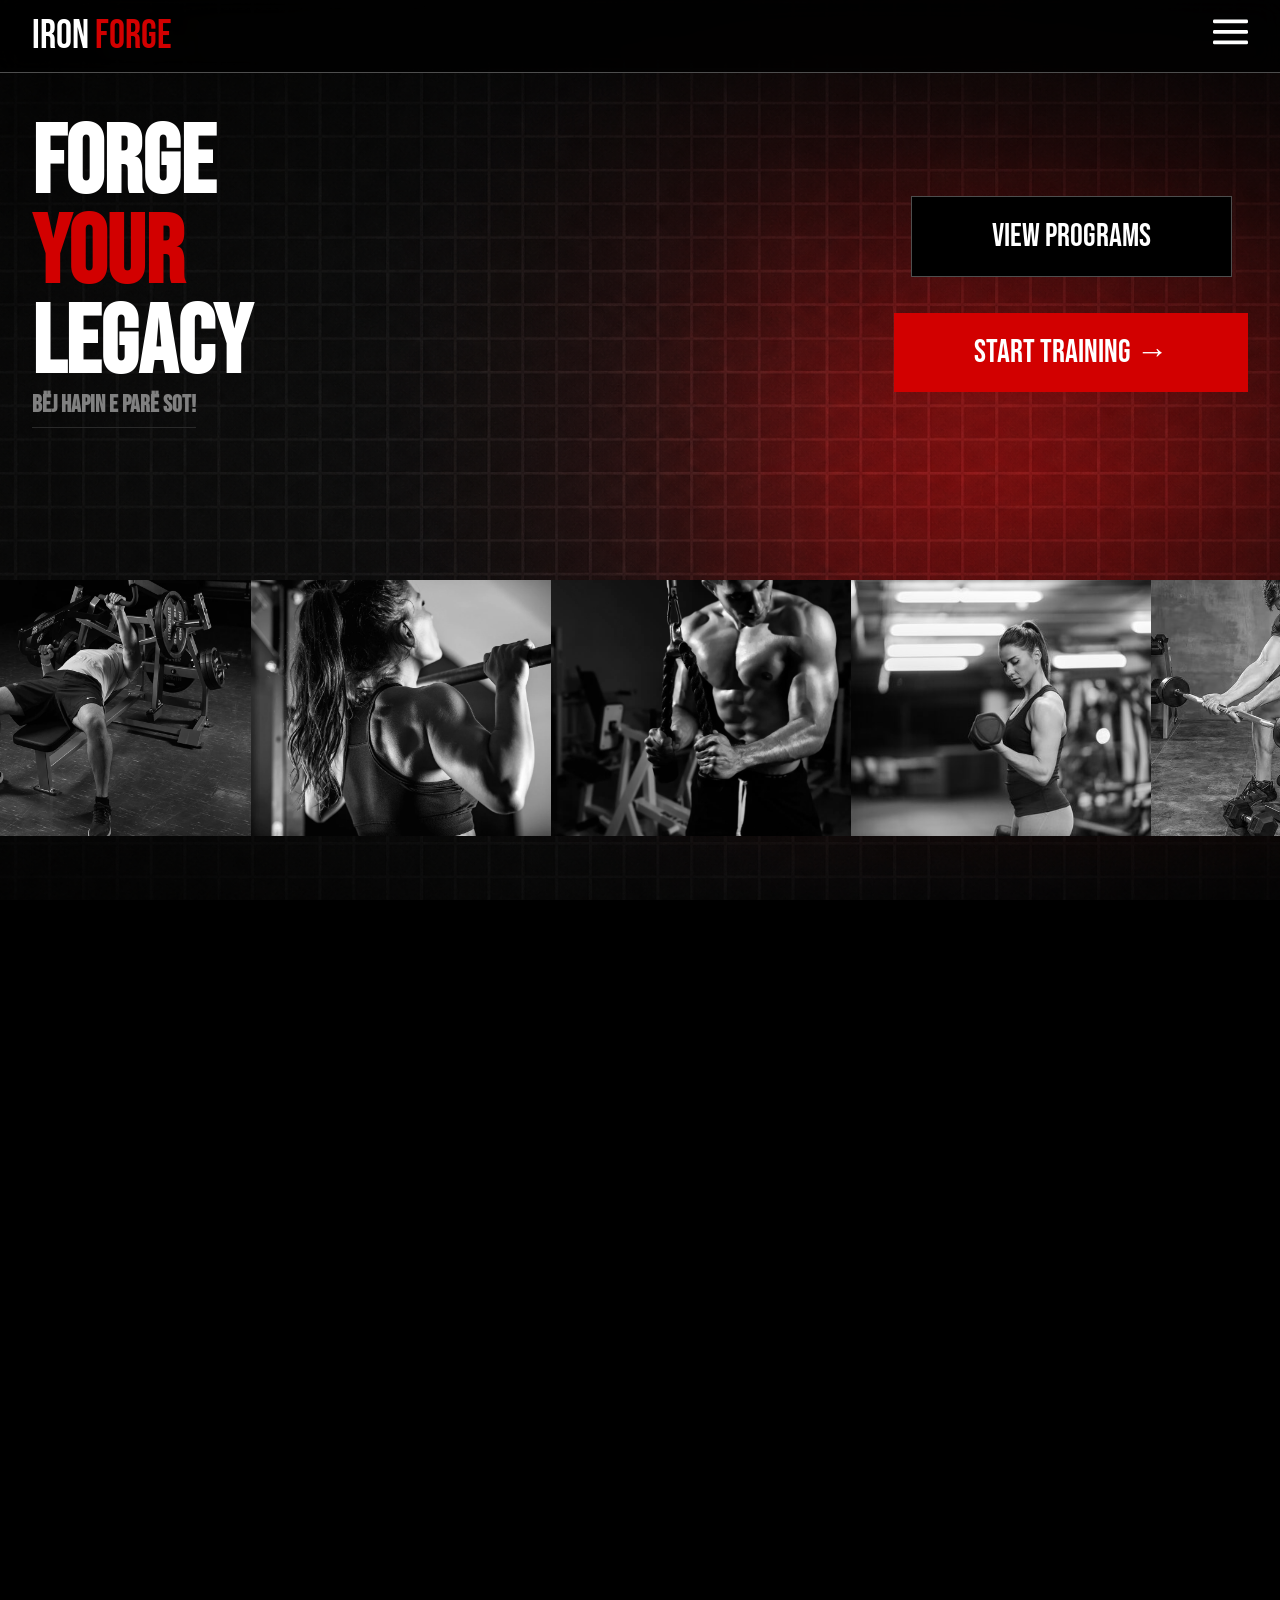
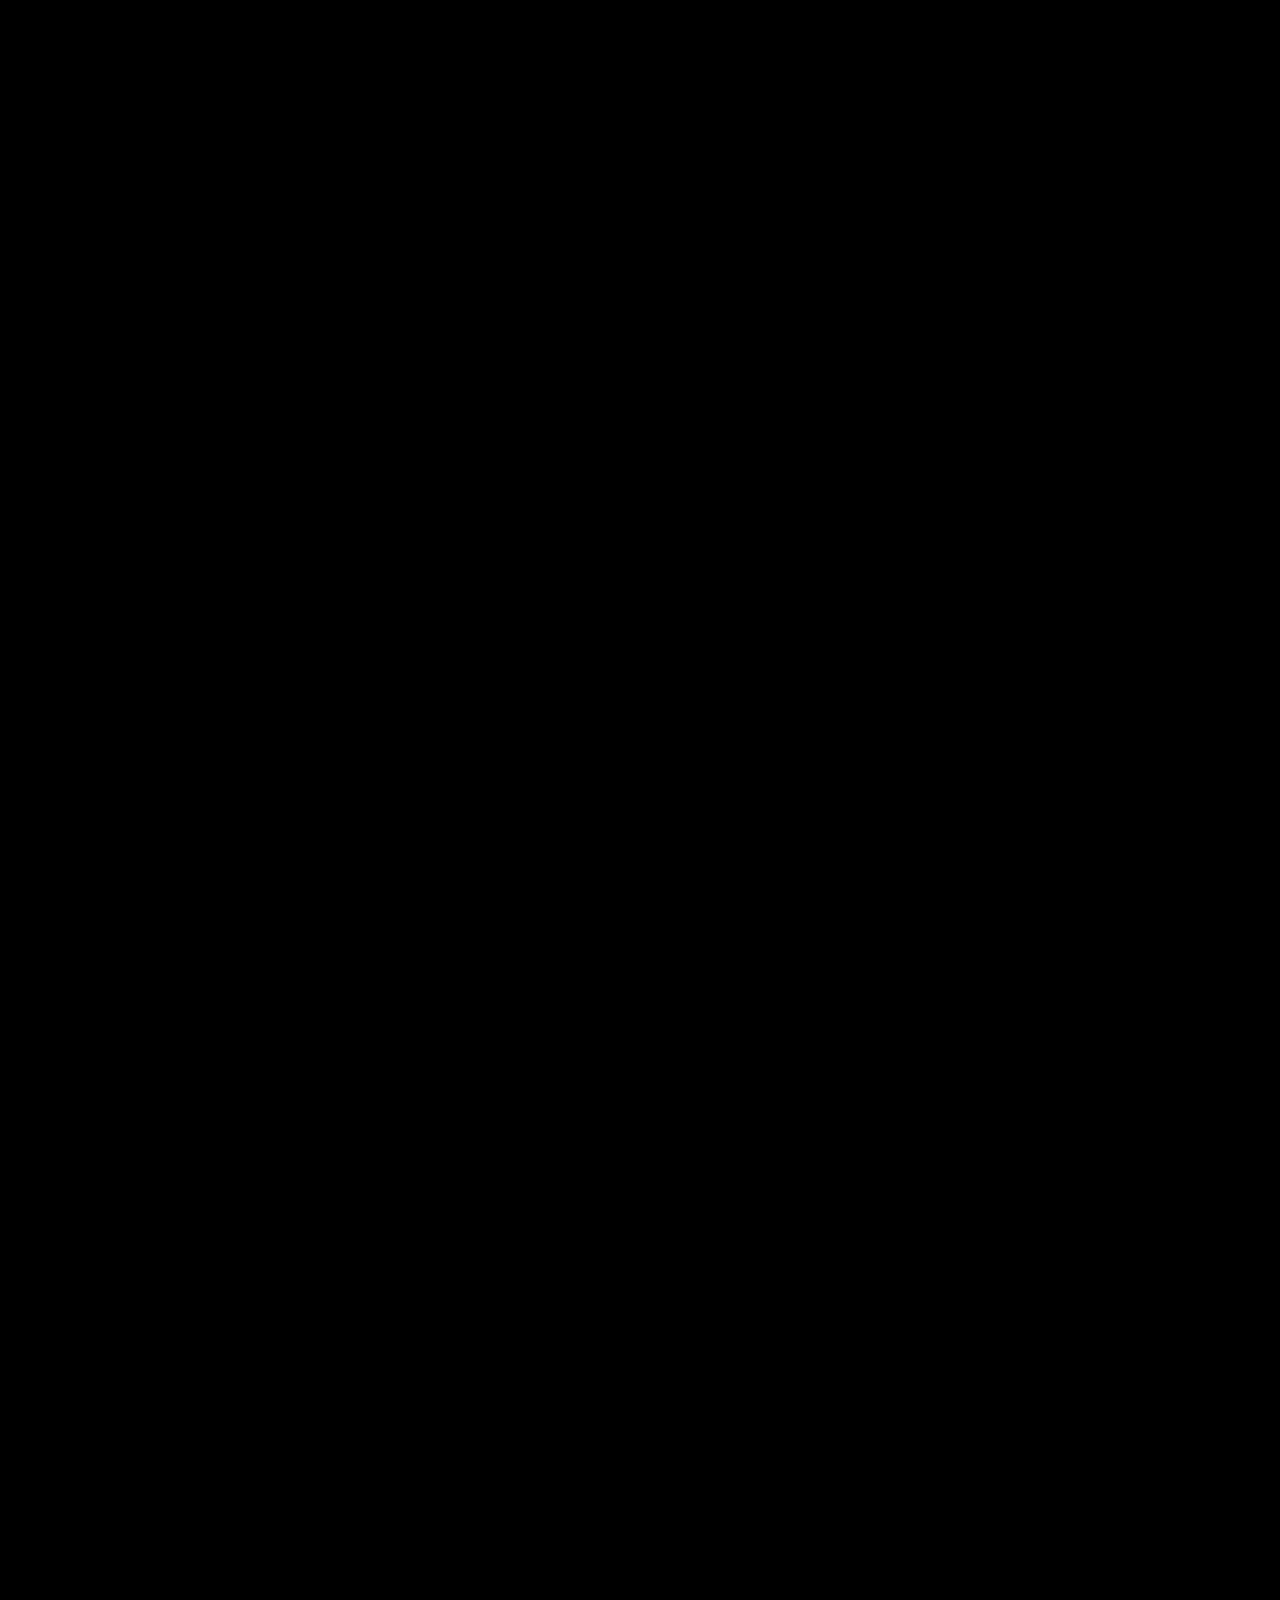
==== commit 7cdd245e: "add responsive media queries" ====
--- a/index.html
+++ b/index.html
@@ -55,6 +55,8 @@
     <div id="overlay">
 
     </div>
+
+    <!-- SECTION 1 -->
 
     <section id="section1">
         <div id="main-page"> 
@@ -98,6 +100,9 @@
             </div>
         </div>
     </section>
+
+    <!-- SECTION 2 / PROGRAM CARDS -->
+
     <section id="section2">
         <div id="section2-text">
             <h3 id="section2-main-text">
@@ -149,7 +154,7 @@
 
                 </div>
             </div>
-            <div class="programs-grid-items">
+            <div class="programs-grid-items" id="yoga-card">
                 <div class="program-card">
                     <h5 id="card-top-text-6">Program Yoga & Mobility</h5>
                     <p id="card-middle-text-6">Stretching dhe rikuperim i trupit.</p>
@@ -159,6 +164,9 @@
             </div>
         </div>
     </section>
+
+     <!-- SECTION 3 / SUBSCRIPTON -->
+
     <section id="section3">
         <div id="subscription-container">
             <div id="subscription-1">
@@ -235,9 +243,13 @@
             </div>
         </div>
 
+        <!-- POP UP -->
+
         <div id="subs-success">
             &check; U abonuat me sukses!
         </div>
+
+        <!-- FOOTER -->
 
         <footer id="footer">
             <div id="footer-left">
@@ -260,19 +272,18 @@
                     <a href="index.html#section2"><p>Program për Humbje Peshe</p></a>
                     <a href="index.html#section2"><p>Program për Atletë</p></a>
                 </div>
-                <div class="footer-right-text">
+                <div class="footer-right-text" id="footer-right-text-mid">
                     <a href="kontakti.html"><p class="footer-right-heading" style="font-family: 'Bebas Neue'; color: white;">Kontakti</p></a>
                     <a href="kontakti.html"><p>Rr. “Zija Shemsiu”, Gjilan 60000, Kosovë</p></a>
                     <a href="kontakti.html"><p>+383 44 123 456</p></a>
                     <a href="kontakti.html"><p>info@ironforge.com</p></a>
                     <a href="kontakti.html"><p>Rreth Nesh</p></a>
                 </div>
-                <div class="footer-right-text">
-                    <p class="footer-right-heading" style="font-family: 'Bebas Neue'; color: white;">Orari i punes</p></a>
+                <div class="footer-right-text" id="footer-right-text-bottom">
+                    <p class="footer-right-heading" style="font-family: 'Bebas Neue'; color: white;">Orari i punes</p>
                     <p>E Hënë - E Premte: 09:00 - 24:00</p>
                     <p>E Shtunë: 10:00 - 22:00</p>
                     <p>E Diel: 10:00 - 20:00</p>
-                    <p>Dite Festive: 12:00 - 18:00</p>
                 </div>
             </div>
         </footer>
--- a/CSS/style.css
+++ b/CSS/style.css
@@ -433,7 +433,8 @@
     padding-top: 3rem;
     height: 23rem;
     font-size: 1rem;
-    cursor: pointer;}
+    cursor: pointer;
+}
 
 .programs-grid-items:hover {
     background-color: rgba(255, 255, 255, 0.08);
@@ -1312,3 +1313,773 @@
     transform: translateX(0);
 }
 
+@media (max-width: 766px) { 
+
+    /* SECTION 1 */
+
+    #main-page {
+        flex-direction: column;
+    }
+
+    #main-page-left {
+        padding-top: 0;
+        border-bottom: none;
+        display: flex;
+        flex-direction: column;
+        justify-content: center;
+    }
+
+    #main-page-right {
+        margin-top: 1rem;
+        justify-content: center;
+    }
+
+    #view-programs-button {
+        padding: 10px 40px;
+        margin-bottom: 2rem;
+    }
+
+    #start-training-button {
+        padding: 10px 40px;
+        font-size: 1.7rem;
+    }
+    
+    .carousel {
+        height: 4rem;
+        bottom: 3rem;
+    }
+
+    #section1 {
+        height: 130vh;
+    }
+
+    /* SECTION 2 */
+
+    #section2 {
+        height: fit-content;
+    }
+
+    #yoga-card {
+        margin-bottom: 13rem;
+    }
+
+    #programs-grid {
+        grid-template-columns: 1fr;
+        width: 90%;
+        height: auto;
+        margin-left: 1rem;
+        row-gap: 0.5rem;
+    }
+
+    .programs-grid-items {
+        height: 25rem;
+        border-left: 0.7px solid rgb(78, 78, 78);
+    }
+
+    /* SECTION 3 */
+
+    #subscription-container {
+        flex-direction: column;
+    }
+
+    #section3 {
+        height: fit-content;
+    }
+
+    #subscription-1 {
+        width: 20rem;
+        margin-bottom: 5rem;
+    }
+
+    #subscription-1 button {
+        width: 80%;
+        font-size: 1.5rem;
+    }
+
+    #subscription-2 {
+    width: 20rem;
+    }
+
+    #subscription-2 button {
+    width: 80%;
+    font-size: 1.5rem;
+    }
+
+    #subscription-3 {
+    width: 20rem;
+    }
+
+    #subscription-3 button {
+    width: 80%;
+    font-size: 1.5rem;
+    }
+
+    /* FOOTER */
+
+    #footer {
+        position: relative;
+        height: fit-content;
+        padding-bottom: 2rem;
+    }
+
+    #footer-right {
+        flex-direction: column;
+        margin-top: 2.5rem;
+        margin-left: 1rem;
+        gap: 1rem;
+    }
+
+    .footer-right-text {
+        margin-left: 1rem;
+        margin-right: 0;
+    }
+
+
+    /* ORARI */
+
+    #orari-table-parent {
+        overflow-x: auto;
+    }
+
+    th {
+        font-size: 1.5rem;
+        padding: 0.6rem 1rem;
+    }
+
+    td {
+        font-size: 1.5rem;
+        padding: 0.6rem 1rem;
+    }
+    
+
+    /* KONTAKTI */
+
+    #kontakti-grid {
+        grid-template-columns: 1fr ;
+    }
+
+    #kontakti-left {
+        margin-left: 1rem;
+        width: 60%;
+        border-right: none;
+    }
+
+    #iframe {
+        margin-top: 2rem;
+    }
+
+    #kontakti-left-info-container {
+        display: flex;
+        flex-direction: column;
+    }
+
+
+    .kontakti-form {
+        width: 15rem;
+    }
+
+    #kontakti-name-input {
+        max-width: 6rem;
+        margin-right: 1rem;
+    }
+
+    #kontakti-lname-input {
+        max-width: 6rem;
+    }
+
+    #subjekti-form {
+        width: 17rem;
+    }
+
+    #mesazhi-form {
+        min-width: 15rem;
+    }
+
+    /* BMI CALC */
+
+    #BMI-main-container {
+        flex-direction: column;
+        height: fit-content;
+        padding-bottom: 3rem;
+    }
+
+    #BMI-calc {
+        margin-top: 8rem;
+        width: 18rem;
+        height: auto;
+        padding: 1rem;
+    }
+
+    .input-info {
+        margin-top: 1rem;
+        width: 16rem;
+    }
+
+    #input-gender {
+        margin-top: 1rem;
+        width: 16rem;
+    }
+
+    #BMI-right {
+        width: 18rem;
+        height: fit-content;
+        padding: 1rem;
+        margin-top: 1rem;
+        margin-bottom: 0.8rem;
+    }
+
+    #bmi-nr {
+        font-size: 2rem;
+    }
+
+    #bmi-nr-text {
+        font-size: 1.1rem;
+    }
+
+    #bmi-text {
+        font-size: 0.6rem;
+        margin-left: 0.6rem;
+    }
+    /* SHOP */
+
+    #shop-main-container {
+        height: fit-content;
+    }
+
+    #shop-header {
+        font-size: 2rem;
+        margin-left: 3rem;
+        margin-top: 8rem;
+    }
+
+    #shop-grid {
+        grid-template-columns: 1fr 1fr;
+        margin: 0 2rem;
+    }
+
+    .shop-card-mid p {
+        margin-top: 2rem;
+        font-size: 1rem;
+    }
+
+    .shop-card-mid h5 {
+        font-size: 0.6rem;
+    }
+
+    .shop-card-bottom button {
+        font-size: 0.8rem;
+        padding: 0.2rem 1.2rem;
+    }
+
+}
+
+/* TABLETS */
+@media (max-width: 1024px) {
+
+    /* SECTION 1*/
+
+    #main-page {
+        flex-direction: column;
+    }
+
+    #main-page-left {
+        padding-top: 0;
+        border-bottom: none;
+        display: flex;
+        flex-direction: column;
+        justify-content: center;
+    }
+
+    #main-page-right {
+        margin-top: 1.5rem;
+        justify-content: center;
+    }
+
+    #view-programs-button {
+        padding: 12px 50px;
+        margin-bottom: 2.5rem;
+    }
+
+    #start-training-button {
+        padding: 12px 50px;
+        font-size: 2rem;
+    }
+
+    .carousel {
+        height: 12rem;
+        bottom: 2rem;
+    }
+
+    #section1 {
+        height: 130vh;
+    }
+
+    /* SECTION 2 */
+
+    #section2 {
+        height: fit-content;
+    }
+
+    #programs-grid {
+        grid-template-columns: 1fr;
+        width: 90%;
+        height: auto;
+        margin-left: 1rem;
+        row-gap: 2.5rem;
+    }
+
+    .programs-grid-items {
+        height: 28rem;
+        border-left: 0.7px solid rgb(78, 78, 78);
+    }
+    /* SECTION 3 */
+
+    #subscription-container {
+        flex-direction: column;
+    }
+
+    #section3 {
+        height: fit-content;
+    }
+
+    #subscription-1 {
+        width: 25rem;
+        margin-bottom: 5rem;
+    }
+
+    #subscription-1 button {
+        width: 80%;
+        font-size: 1.7rem;
+    }
+
+    #subscription-2 {
+        width: 25rem;
+    }
+
+    #subscription-2 button {
+        width: 80%;
+        font-size: 1.7rem;
+    }
+
+    #subscription-3 {
+        width: 25rem;
+    }
+
+    #subscription-3 button {
+        width: 80%;
+        font-size: 1.7rem;
+    }
+
+    /* FOOTER */
+
+    #footer {
+        position: relative;
+        height: fit-content;
+        padding-bottom: 2rem;
+    }
+
+    #footer-right {
+        flex-direction: column;
+        margin-top: 2.5rem;
+        margin-left: 2rem;
+        gap: 1rem;
+    }
+
+    .footer-right-text {
+        margin-left: 1rem;
+        margin-right: 0;
+    }
+
+    /* ORARI */
+
+
+    #orari-table-parent {
+        overflow-x: auto;
+    }
+
+    th {
+        font-size: 1.5rem;
+        padding: 0.6rem 1rem;
+    }
+
+    td {
+        font-size: 1.5rem;
+        padding: 0.6rem 1rem;
+    }
+    
+
+    /* KONTAKTI */
+
+    #kontakti-grid {
+        grid-template-columns: 1fr;
+    }
+
+    #kontakti-left {
+        margin-left: 1rem;
+        width: 70%;
+        border-right: none;
+    }
+
+    #iframe {
+        margin-top: 2rem;
+    }
+
+    #kontakti-left-info-container {
+        display: flex;
+        flex-direction: column;
+    }
+
+    .kontakti-form {
+        width: 18rem;
+    }
+
+    #kontakti-name-input {
+        max-width: 8rem;
+        margin-right: 1rem;
+    }
+
+    #kontakti-lname-input {
+        max-width: 8rem;
+    }
+
+    #subjekti-form {
+        width: 20rem;
+    }
+
+    #mesazhi-form {
+        min-width: 18rem;
+    }
+
+    /* BMI CALC */
+
+    #BMI-main-container {
+        flex-direction: column;
+        height: fit-content;
+        padding-bottom: 3rem;
+    }
+
+    #BMI-calc {
+        margin-top: 9rem;
+        width: 25rem;
+        height: auto;
+        padding: 1rem;
+    }
+
+    .input-info {
+        margin-top: 1rem;
+        width: 22rem;
+    }
+
+    #input-gender {
+        margin-top: 1rem;
+        width: 22rem;
+    }
+
+    #BMI-right {
+        width: 25rem;
+        height: fit-content;
+        padding: 1rem;
+        margin-top: 1rem;
+        margin-bottom: 0.8rem;
+    }
+
+    #bmi-nr {
+        font-size: 3rem;
+    }
+
+    #bmi-nr-text {
+        font-size: 1.5rem;
+    }
+
+    #bmi-text {
+        font-size: 0.75rem;
+        margin-left: 0.8rem;
+    }
+
+    /* SHOP */
+
+    #shop-main-container {
+        height: fit-content;
+    }
+
+    #shop-header {
+        font-size: 2.5rem;
+        margin-left: 3rem;
+        margin-top: 8rem;
+    }
+
+    #shop-grid {
+        grid-template-columns: 1fr 1fr;
+        margin: 0 2rem;
+    }
+
+    .shop-card-mid p {
+        margin-top: 2rem;
+        font-size: 1.1rem;
+    }
+
+    .shop-card-mid h5 {
+        font-size: 0.7rem;
+    }
+
+    .shop-card-bottom button {
+        font-size: 0.9rem;
+        padding: 0.3rem 1.4rem;
+    }
+
+}
+
+/* SMALL PHONES */
+@media (max-width: 400px) {
+
+    /* SECTION 1 */
+
+    #main-page {
+        flex-direction: column;
+    }
+
+    #main-page-left {
+        padding-top: 0;
+        border-bottom: none;
+        display: flex;
+        flex-direction: column;
+        justify-content: center;
+    }
+
+    #main-page-right {
+        margin-top: 0.5rem;
+        justify-content: center;
+    }
+
+    #view-programs-button {
+        margin-top: 2rem;
+        padding: 8px 30px;
+        margin-bottom: 2rem;
+    }
+
+    #start-training-button {
+        padding: 8px 30px;
+        font-size: 2rem;
+    }
+
+    .carousel {
+        height:10rem;
+        bottom: 4.5rem;
+    }
+
+    #section1 {
+        height: 130vh;
+    }
+
+    /* SECTION 2 */
+
+    #section2 {
+        height: fit-content;
+    }
+
+
+    #programs-grid {
+        grid-template-columns: 1fr;
+        width: 95%;
+        margin-left: 1rem;
+        row-gap: 1.5rem;
+    }
+
+    .programs-grid-items {
+        height: 22rem;
+        border-left: 0.7px solid rgb(78, 78, 78);
+    }
+
+    /* SECTION 3 */
+
+    #subscription-container {
+        flex-direction: column;
+    }
+
+    #section3 {
+        height: fit-content;
+    }
+
+    #subscription-1 {
+        width: 17rem;
+        margin-bottom: 4rem;
+    }
+
+    #subscription-1 button {
+        width: 80%;
+        font-size: 1.3rem;
+    }
+
+    #subscription-2 {
+        width: 17rem;
+    }
+
+    #subscription-2 button {
+        width: 80%;
+        font-size: 1.3rem;
+    }
+
+    #subscription-3 {
+        width: 17rem;
+    }
+
+    #subscription-3 button {
+        width: 80%;
+        font-size: 1.3rem;
+    }
+
+    /* FOOTER */
+
+    #footer {
+        position: relative;
+        height: fit-content;
+        padding-bottom: 2rem;
+    }
+
+    #footer-right {
+        flex-direction: column;
+        margin-top: 2.5rem;
+        margin-left: 0.5rem;
+        gap: 1rem;
+    }
+
+    .footer-right-text {
+        margin-left: 0.5rem;
+        margin-right: 0;
+    }
+
+    /* ORARI */
+
+    #orari-table-parent {
+        overflow-x: auto;
+    }
+
+    th {
+        font-size: 1.5rem;
+        padding: 0.3rem 0.4rem;
+    }
+
+    td {
+        font-size: 1.5rem;
+        padding: 0.3rem 0.4rem;
+    }
+
+    /* KONTAKTI */
+
+    #kontakti-grid {
+        grid-template-columns: 1fr;
+    }
+
+    #kontakti-left {
+        margin-left: 0.5rem;
+        width: 55%;
+        border-right: none;
+    }
+
+    #iframe {
+        margin-top: 2rem;
+    }
+
+    #kontakti-left-info-container {
+        display: flex;
+        flex-direction: column;
+    }
+
+    .kontakti-form {
+        width: 13rem;
+    }
+
+    #kontakti-name-input {
+        max-width: 5rem;
+        margin-right: 0.8rem;
+    }
+
+    #kontakti-lname-input {
+        max-width: 5rem;
+    }
+
+    #subjekti-form {
+        width: 15rem;
+    }
+
+    #mesazhi-form {
+        min-width: 13rem;
+    }
+
+    /* BMI CALC */
+
+    #BMI-main-container {
+        flex-direction: column;
+        height: fit-content;
+        padding-bottom: 3rem;
+    }
+
+    #BMI-calc {
+        margin-top: 8rem;
+        width: 18rem;
+        height: auto;
+        padding: 1rem;
+    }
+
+    .input-info {
+        margin-top: 1rem;
+        width: 16rem;
+    }
+
+    #input-gender {
+        margin-top: 1rem;
+        width: 16rem;
+    }
+
+    #BMI-right {
+        width: 18rem;
+        height: fit-content;
+        padding: 1rem;
+        margin-top: 1rem;
+        margin-bottom: 0.8rem;
+    }
+
+    #bmi-nr {
+        font-size: 2rem;
+    }
+
+    #bmi-nr-text {
+        font-size: 1.1rem;
+    }
+
+    #bmi-text {
+        font-size: 0.6rem;
+        margin-left: 0.6rem;
+    }
+    /* SHOP */
+
+    #shop-main-container {
+        height: fit-content;
+    }
+
+    #shop-header {
+        font-size: 1.6rem;
+        margin-left: 2rem;
+        margin-top: 7rem;
+    }
+
+    #shop-grid {
+        grid-template-columns: 1fr 1fr;
+        margin: 0 1rem;
+    }
+
+    .shop-card-mid p {
+        margin-top: 1.5rem;
+        font-size: 0.9rem;
+    }
+
+    .shop-card-mid h5 {
+        font-size: 0.55rem;
+    }
+
+    .shop-card-bottom button {
+        font-size: 0.7rem;
+        padding: 0.15rem 1rem;
+    }
+
+}
